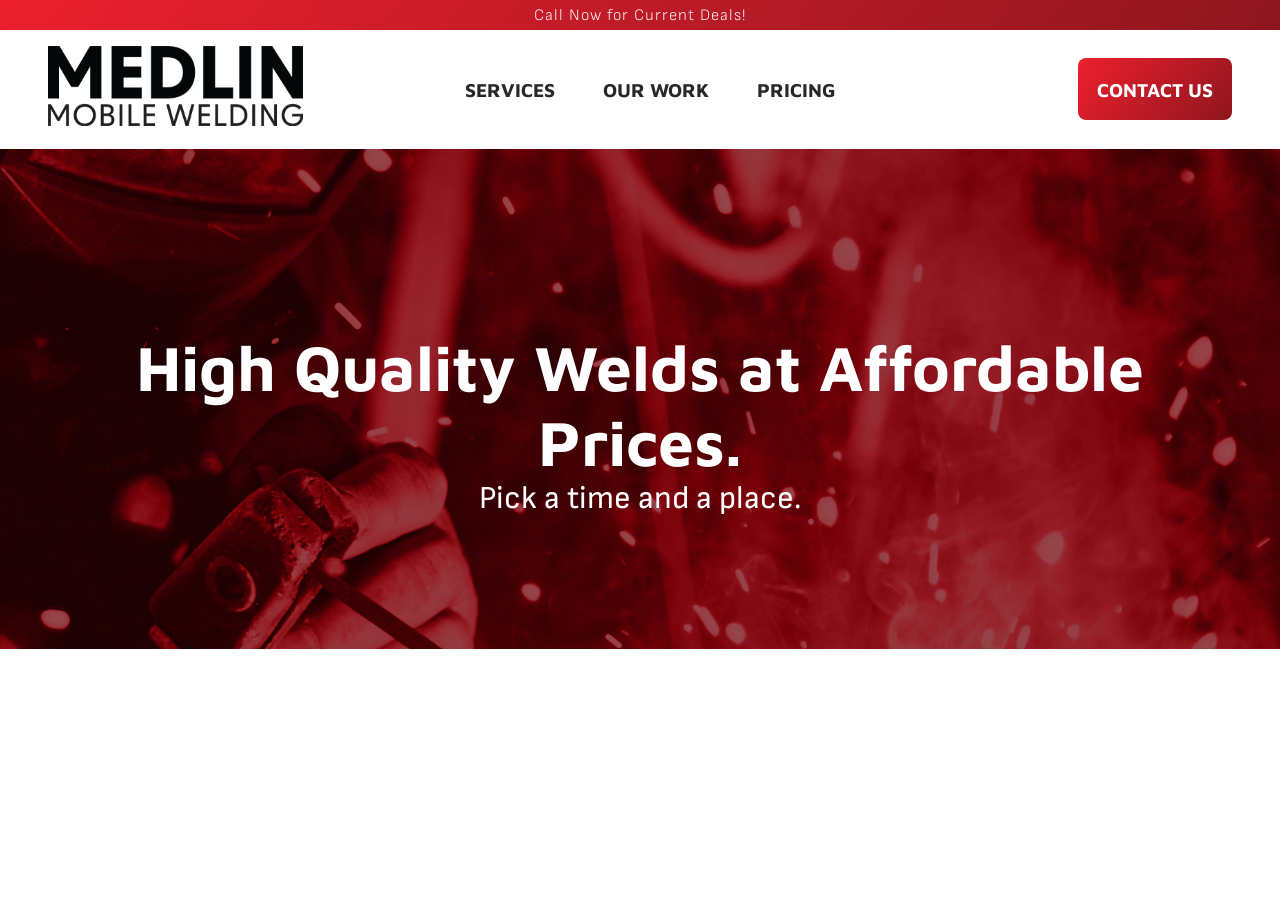
==== index.html @ 63fcd25d "init" ====
<!DOCTYPE html>
<html>
<head>
    <title>Medlin Mobile Welding</title>
    <link rel="stylesheet" href="./styles/mmw.css">
    <link rel="preconnect" href="https://fonts.googleapis.com">
    <link rel="preconnect" href="https://fonts.gstatic.com" crossorigin>
    <link href="https://fonts.googleapis.com/css2?family=Maven+Pro:wght@400..900&display=swap" rel="stylesheet">
    <link rel='stylesheet'
        href='https://cdn-uicons.flaticon.com/2.5.1/uicons-regular-rounded/css/uicons-regular-rounded.css'>
    <link rel='stylesheet'
        href='https://cdn-uicons.flaticon.com/2.6.0/uicons-regular-straight/css/uicons-regular-straight.css'>
    <link rel='stylesheet' href='https://cdn-uicons.flaticon.com/2.5.1/uicons-solid-rounded/css/uicons-solid-rounded.css'>
    <link href="https://fonts.googleapis.com/css2?family=Sofia+Sans:ital,wght@0,1..1000;1,1..1000&display=swap"
        rel="stylesheet">
    <meta charset="UTF-8">
</head>
<body>
    <div class="promo">
        Call Now for Current Deals! <i class="fi fi-sr-sack-dollar"></i><i class="fi fi-sr-sack-dollar"></i><i class="fi fi-sr-sack-dollar"></i>
    </div>
    <div class="topnav-container">
        <div class="nav-logo"><img src="./images/mmw-navlogo.png"></div>
        <div class="nav-links">
            <ul>
                <li><a href="#services">Services</a></li>
                <li><a href="#work">Our Work</a></li>
                <li><a href="#pricing">Pricing</a></li>
            </ul>
        </div>
        <div class="contact-btn">
            <a href="contact.html"><button type="button">Contact Us</button></a>
        </div>
    </div>
    <div class="container">
        <div class="hero-image">
            <div class="hero-text">
                <h1>High Quality Welds at Affordable Prices.</h1>
                <p>Pick a time and a place.</p>
            </div>
        </div>
    </div>
    
    
</body>
</html>

<!-- <div class="topnav-wrapper">
                <ul>
                    <li><a href="index.html"><img src="./images/mmw-navlogo.png" style="height: 50px;"></a></li>
                    <li><a href="#services">Services</a></li>
                    <li><a href="#work">Our Work</a></li>
                    <li><a href="#contact">Contact</a></li>
                </ul>
            </div> -->
<!-- <nav>
        <ul>
            <li><a href="#services"><i class="fi fi-rs-magic-wand"></i><br>Services</a></li>
            <li><a href="#work"><i class="fi fi-rs-tools"></i><br>Our Work</a></li>
            <li><a href="#contact"><i class="fi fi-rs-phone-call"></i><br>Contact</a></li>
        </ul>
    </nav> -->
---- styles/mmw.css ----
* {
    font-family: 'Maven Pro', sans-serif;
}

.topnav-container {
    padding-left: 3rem;
    padding-right: 3rem;
    padding-top: 1rem;
    padding-bottom: 1rem;
    display: flex;
    justify-content: space-between;
    /* border-bottom: #ed202e 5px solid; */
}

.nav-logo img{
    height: 80px;
}

.contact-btn {
    display: flex;
    align-items: center;
}

.contact-btn button {
    font-size: 1.2rem;
    padding: 1.2rem;
    margin-left: 5rem;
    font-weight: 700;
    text-transform: uppercase;
    color: #fff;
    border: none;
    border-radius: 0.5rem;
    background: linear-gradient(129deg, #ed202e 0%, #8e161e 100%);
    
}

.contact-btn button:hover {
    background: #292727;
}

ul li a {
    text-decoration: none;
    color: #292727;
}

ul li a:visited {
    color: #292727;
}

ul li a:hover {
    color: #ed202e;
}

ul li {
    display: inline;
    padding: 1rem 1.5rem;
    align-items: center;
    text-transform: uppercase;
    font-weight: 700;
    font-size: 1.2rem;
    color: #292727;
}

ul {
    list-style-type: none;
    height: fit-content;
    display: inline-flex;
    padding: 0;
}

.promo {
    text-align: center;
    padding: 0.3rem;
    background: linear-gradient(129deg, #ed202e 0%, #8e161e 100%);
    color: #fff;
    font-family: 'Sofia Sans', sans-serif;
    font-weight: 300;
    letter-spacing: 1px;
}

.hero-text{
    width: 100%;
}

.hero-image{
    display: block;
    height: 500px;
    background-image: url("../images/mmw-banner.jpg");
    background-position: right;
    background-size: cover;
}

.hero-text {
    /* display: flex; */
    text-align: center;
    position: absolute;
    top: 47%;
    left: 50%;
    transform: translate(-50%, -50%);
    color: #fff;
}

.hero-text h1 {
    font-size: 4rem;
    margin: 0;
    padding: 0 2rem;
}

.hero-text p {
    font-family: 'Sofia Sans', sans-serif;
    font-size: 2rem;
    font-weight: 400;
    margin: 0;
}

/* Responsive navigation menu (for mobile devices) */
@media screen and (max-width: 800px) {
    .topnav-container {
            padding-left: 1rem;
            padding-right: 1rem;
            padding-top: 1rem;
            padding-bottom: 1rem;
            display: flex;
            justify-content: space-between;
            flex-wrap: wrap;
        }
    
        .nav-logo img {
            height: 50px;
        }
    
        .contact-btn {
            display: flex;
            align-items: center;
        }
    
        .contact-btn button {
            font-size: 0.5rem;
            padding: 0.5rem;
            font-weight: 700;
            text-transform: uppercase;
            color: #fff;
            border: none;
            /* border-radius: 0.5rem; */
            background-color: #ed202e;
        }
    
        .contact-btn button:hover {
            background-color: #292727;
        }
    
        ul li a {
            text-decoration: none;
            color: #292727;
        }
    
        ul li a:visited {
            color: #292727;
        }
    
        ul li {
            display: inline-flex;
            /* padding: 1rem 1.5rem; */
            align-items: center;
            text-transform: uppercase;
            font-weight: 700;
            /* font-size: 1rem; */
            color: #292727;
            flex-wrap: wrap;
        }
    
        ul {
            list-style-type: none;
            height: fit-content;
            display: inline-flex;
            padding: 0;
            flex-wrap: wrap;
        }
}

body {
    margin: 0;
    padding: 0;
}
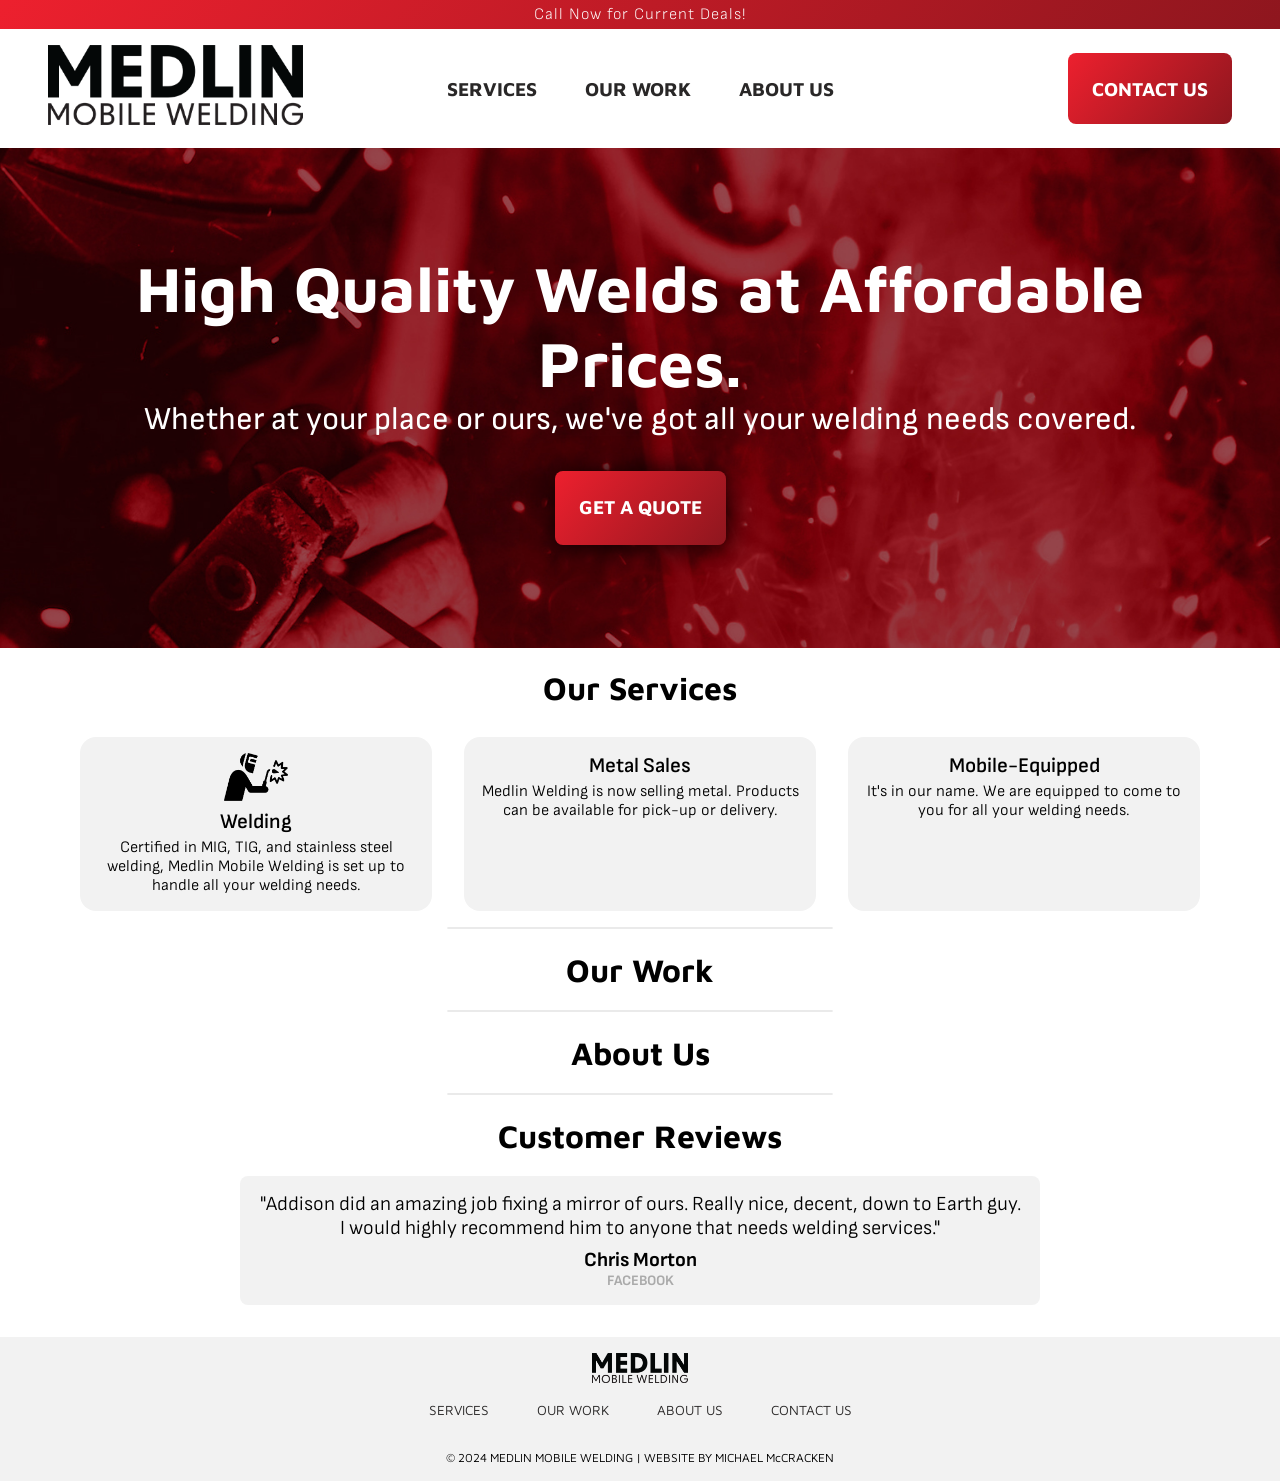
==== commit 4fdbcd74: "services" ====
--- a/index.html
+++ b/index.html
@@ -13,22 +13,26 @@
     <link rel='stylesheet' href='https://cdn-uicons.flaticon.com/2.5.1/uicons-solid-rounded/css/uicons-solid-rounded.css'>
     <link href="https://fonts.googleapis.com/css2?family=Sofia+Sans:ital,wght@0,1..1000;1,1..1000&display=swap"
         rel="stylesheet">
+    <link rel='stylesheet' href='https://cdn-uicons.flaticon.com/2.6.0/uicons-solid-straight/css/uicons-solid-straight.css'>
+    <link rel='stylesheet' href='https://cdn-uicons.flaticon.com/2.6.0/uicons-brands/css/uicons-brands.css'>
+    <meta name="viewport" content="width=device-width, initial-scale=1" />
     <meta charset="UTF-8">
 </head>
 <body>
+    <a href="tel:+19194972262" style="text-decoration: none;">
     <div class="promo">
         Call Now for Current Deals! <i class="fi fi-sr-sack-dollar"></i><i class="fi fi-sr-sack-dollar"></i><i class="fi fi-sr-sack-dollar"></i>
-    </div>
+    </div></a>
     <div class="topnav-container">
         <div class="nav-logo"><img src="./images/mmw-navlogo.png"></div>
         <div class="nav-links">
             <ul>
                 <li><a href="#services">Services</a></li>
                 <li><a href="#work">Our Work</a></li>
-                <li><a href="#pricing">Pricing</a></li>
+                <li><a href="#about">About Us</a></li>
             </ul>
         </div>
-        <div class="contact-btn">
+        <div class="contact-btn" id="contact-us">
             <a href="contact.html"><button type="button">Contact Us</button></a>
         </div>
     </div>
@@ -36,27 +40,87 @@
         <div class="hero-image">
             <div class="hero-text">
                 <h1>High Quality Welds at Affordable Prices.</h1>
-                <p>Pick a time and a place.</p>
+                <p>Whether at your place or ours, we've got all your welding needs covered.</p>
+                <div class="contact-btn" id="quote-btn">
+                    <a href="contact.html"><button type="button">Get a Quote <i class="fi fi-rr-angle-circle-right"></i></button></a>
+                </div>
             </div>
         </div>
     </div>
+    <div id="services">
+        <h1>Our Services</h1>
+        <div class="services">
+            <div class="service-bubble">
+                <img src="./images/welding.png">
+                <!-- <i class="fi fi-sr-select"></i> -->
+                <div class="service-title">
+                    Welding
+                </div>
+                <div class="service-desc">
+                    Certified in MIG, TIG, and stainless steel welding, Medlin Mobile Welding is set up to handle all your welding needs.
+                </div>
+            </div>
+            <div class="service-bubble">
+                <i class="fi fi-sr-cart-shopping-fast"></i>
+                <div class="service-title">
+                    Metal Sales
+                </div>
+                <div class="service-desc">
+                    Medlin Welding is now selling metal. Products can be available for pick-up or delivery.
+                </div>
+            </div>
+            <div class="service-bubble">
+                <i class="fi fi-ss-truck-arrow-right"></i>
+                <div class="service-title">
+                    Mobile-Equipped
+                </div>
+                <div class="service-desc">
+                    It's in our name. We are equipped to come to you for all your welding needs.
+                </div>
+            </div>
+        </div>
+    </div>
+    <hr>
+    <div class="our-work" id="our-work">
+        <h1>Our Work</h1>
+    </div>
+    <hr>
+    <div class="about" id="about">
+        <h1>About Us</h1>
+    </div>
+    <hr>
+    <div class="reviews" id="reviews">
+        <h1>Customer Reviews</h1>
+        <i class="fi fi-sr-feedback" style="font-size: 3rem;"></i>
+        <div class="review-bubble">
+            <p>
+            "Addison did an amazing job fixing a mirror of ours. Really nice, decent, down to Earth guy. I would highly recommend him
+            to anyone that needs welding services."
+            </p>
+            <h3>Chris Morton</h3>
+            <h4>Facebook</h4>
+        </div>
+        
+    </div>
+    <footer>
+        <img src="./images/mmw-navlogo.png" id="footer-logo">
+        <div class="footer-links">
+            <ul>
+                <li><a href="#services">Services</a></li>
+                <li><a href="#our-work">Our Work</a></li>
+                <li><a href="#about">About Us</a></li>
+                <li><a href="#contact">Contact Us</a></li>
+            </ul>
+        </div>
+        <div class="footer-social">
+            <a href="https://www.facebook.com/medlinwelding" target="_blank"><i class="fi fi-brands-facebook"></i></a>
+            <a href="" target="_blank"><i class="fi fi-brands-facebook-messenger"></i></a>
+        </div>
+        <div class="copyright">
+            © 2024 Medlin Mobile Welding | Website by Michael M<span style="text-transform: lowercase;">c</span>Cracken
+        </div>
+    </footer>
     
     
 </body>
-</html>
-
-<!-- <div class="topnav-wrapper">
-                <ul>
-                    <li><a href="index.html"><img src="./images/mmw-navlogo.png" style="height: 50px;"></a></li>
-                    <li><a href="#services">Services</a></li>
-                    <li><a href="#work">Our Work</a></li>
-                    <li><a href="#contact">Contact</a></li>
-                </ul>
-            </div> -->
-<!-- <nav>
-        <ul>
-            <li><a href="#services"><i class="fi fi-rs-magic-wand"></i><br>Services</a></li>
-            <li><a href="#work"><i class="fi fi-rs-tools"></i><br>Our Work</a></li>
-            <li><a href="#contact"><i class="fi fi-rs-phone-call"></i><br>Contact</a></li>
-        </ul>
-    </nav> -->+</html>
--- a/styles/mmw.css
+++ b/styles/mmw.css
@@ -1,5 +1,6 @@
 * {
     font-family: 'Maven Pro', sans-serif;
+    text-align: center;
 }
 
 .topnav-container {
@@ -9,7 +10,90 @@
     padding-bottom: 1rem;
     display: flex;
     justify-content: space-between;
-    /* border-bottom: #ed202e 5px solid; */
+}
+
+i {
+    vertical-align: middle;
+}
+
+hr {
+    max-width: 30%;
+    border: 0.5px solid #eaeaea;
+    border-radius: 10px;
+}
+
+p {
+    font-family: 'Sofia Sans', sans-serif;
+    font-weight: 350;
+    margin: 0;
+}
+
+.review-bubble h3 {
+    margin-bottom: 0;
+    margin-top: 0.5rem;
+    font-family: 'Sofia Sans', sans-serif;
+    font-size: 1.25rem;
+}
+
+.review-bubble h4 {
+    margin: 0;
+    font-family: 'Sofia Sans', sans-serif;
+    text-transform: uppercase;
+    color: #aaa;
+    font-size: 0.9rem;
+}
+
+a {
+    text-decoration: none;
+}
+
+.review-bubble {
+    font-family: 'Sofia Sans', sans-serif;
+    background-color: #f2f2f2;
+    border-radius: 0.5rem;
+    max-width: 60%;
+    margin-left: auto;
+    margin-right: auto;
+    padding: 1rem;
+    font-size: 1.25rem;
+}
+
+footer {
+    margin-top: 2rem;
+    background-color: #f2f2f2;
+    padding: 1rem 2rem;
+    text-align: center;
+}
+
+.footer-links ul li {
+    font-size: .85rem;
+    font-weight: 400;
+}
+
+.footer-links ul {
+    margin: 0;
+}
+
+.footer-social {
+    font-size: 2rem;
+}
+
+.footer-social i:hover {
+    color: #ed202e;
+}
+
+.footer-social a:visited {
+    color: #292727;
+}
+
+.copyright {
+    font-size: 0.75rem;
+    text-transform: uppercase;
+    margin-top: 1rem;
+}
+
+#footer-logo {
+    height: 30px;
 }
 
 .nav-logo img{
@@ -21,17 +105,28 @@
     align-items: center;
 }
 
+#contact-us {
+    margin-left: 90px;
+}
+
 .contact-btn button {
     font-size: 1.2rem;
-    padding: 1.2rem;
-    margin-left: 5rem;
+    padding: 1.5rem;
     font-weight: 700;
     text-transform: uppercase;
     color: #fff;
     border: none;
     border-radius: 0.5rem;
     background: linear-gradient(129deg, #ed202e 0%, #8e161e 100%);
-    
+}
+
+#quote-btn {
+    display: block;
+    margin-top: 2rem;
+}
+
+#quote-btn button {
+    box-shadow: #000 0px 1px 30px;
 }
 
 .contact-btn button:hover {
@@ -83,20 +178,17 @@
 }
 
 .hero-image{
-    display: block;
+    display: flex;
     height: 500px;
     background-image: url("../images/mmw-banner.jpg");
     background-position: right;
     background-size: cover;
+    align-items: center;
 }
 
 .hero-text {
-    /* display: flex; */
     text-align: center;
-    position: absolute;
-    top: 47%;
-    left: 50%;
-    transform: translate(-50%, -50%);
+    align-items: center;
     color: #fff;
 }
 
@@ -113,30 +205,83 @@
     margin: 0;
 }
 
+.services {
+    display: flex;
+    flex-wrap: wrap;
+    justify-content: center;
+}
+
+.service-bubble {
+    background-color: #f2f2f2;
+    border-radius: 1rem;
+    padding: 1rem;
+    margin: 0.5rem 1rem;
+    width: 20rem;
+}
+
+.service-title {
+    font-family: 'Sofia Sans', sans-serif;
+    font-weight: 600;
+    font-size: 1.3rem;
+}
+
+.service-desc {
+    margin-top: 0.3rem;
+    font-family: 'Sofia Sans', sans-serif;
+    font-weight: 350;
+    align-items: center;
+}
+
+.service-bubble i {
+    font-size: 3rem;
+}
+
+.service-bubble img {
+    height: 3rem;
+    padding-bottom: 5px;
+}
+
 /* Responsive navigation menu (for mobile devices) */
-@media screen and (max-width: 800px) {
+@media screen and (max-width: 1000px) {
     .topnav-container {
             padding-left: 1rem;
             padding-right: 1rem;
             padding-top: 1rem;
-            padding-bottom: 1rem;
-            display: flex;
-            justify-content: space-between;
-            flex-wrap: wrap;
+            padding-bottom: 0;
+            display: block;
+            text-align: center;
+        }
+
+        footer {
+            padding: 1rem 1rem;
+            text-align: center;
+        }
+
+        .footer-links ul li {
+            font-size: .7rem;
+            font-weight: 400;
         }
     
         .nav-logo img {
-            height: 50px;
+            height: 100px;
+            margin-left: auto;
+            margin-right: auto;
+        }
+
+        #quote-btn {
+            /* display: block; */
+            margin-top: auto;
         }
     
         .contact-btn {
-            display: flex;
-            align-items: center;
+            display: block;
+            text-align: center;
         }
     
         .contact-btn button {
-            font-size: 0.5rem;
-            padding: 0.5rem;
+            font-size: 1rem;
+            padding: 1rem 3rem;
+            margin: 1rem;
             font-weight: 700;
             text-transform: uppercase;
             color: #fff;
@@ -160,11 +305,11 @@
     
         ul li {
             display: inline-flex;
-            /* padding: 1rem 1.5rem; */
+            padding: 0rem 1.2rem;
             align-items: center;
             text-transform: uppercase;
             font-weight: 700;
-            /* font-size: 1rem; */
+            font-size: 1rem;
             color: #292727;
             flex-wrap: wrap;
         }
@@ -173,8 +318,47 @@
             list-style-type: none;
             height: fit-content;
             display: inline-flex;
-            padding: 0;
             flex-wrap: wrap;
+        }
+
+        .hero-image {
+            background-position: top;
+            height: 250px;
+        }
+
+        .hero-text h1 {
+            font-size: 2rem;
+            margin: 0;
+            padding: 0 2rem;
+        }
+
+        .hero-text p {
+            font-family: 'Sofia Sans', sans-serif;
+            font-size: 1rem;
+            font-weight: 400;
+            margin: 0;
+        }
+        
+        .hero-text {
+            text-align: center;
+            position: relative;
+            /* top: 50%; */
+            /* transform: translate(-50%, -50%); */
+            color: #fff;
+        }
+        .promo {
+            text-align: center;
+            padding: 0.4rem;
+            background: linear-gradient(129deg, #ed202e 0%, #8e161e 100%);
+            color: #fff;
+            font-family: 'Sofia Sans', sans-serif;
+            font-weight: 300;
+            letter-spacing: 1px;
+            font-size: 1rem;
+        }
+
+        #contact-us {
+            display: none;
         }
 }
 
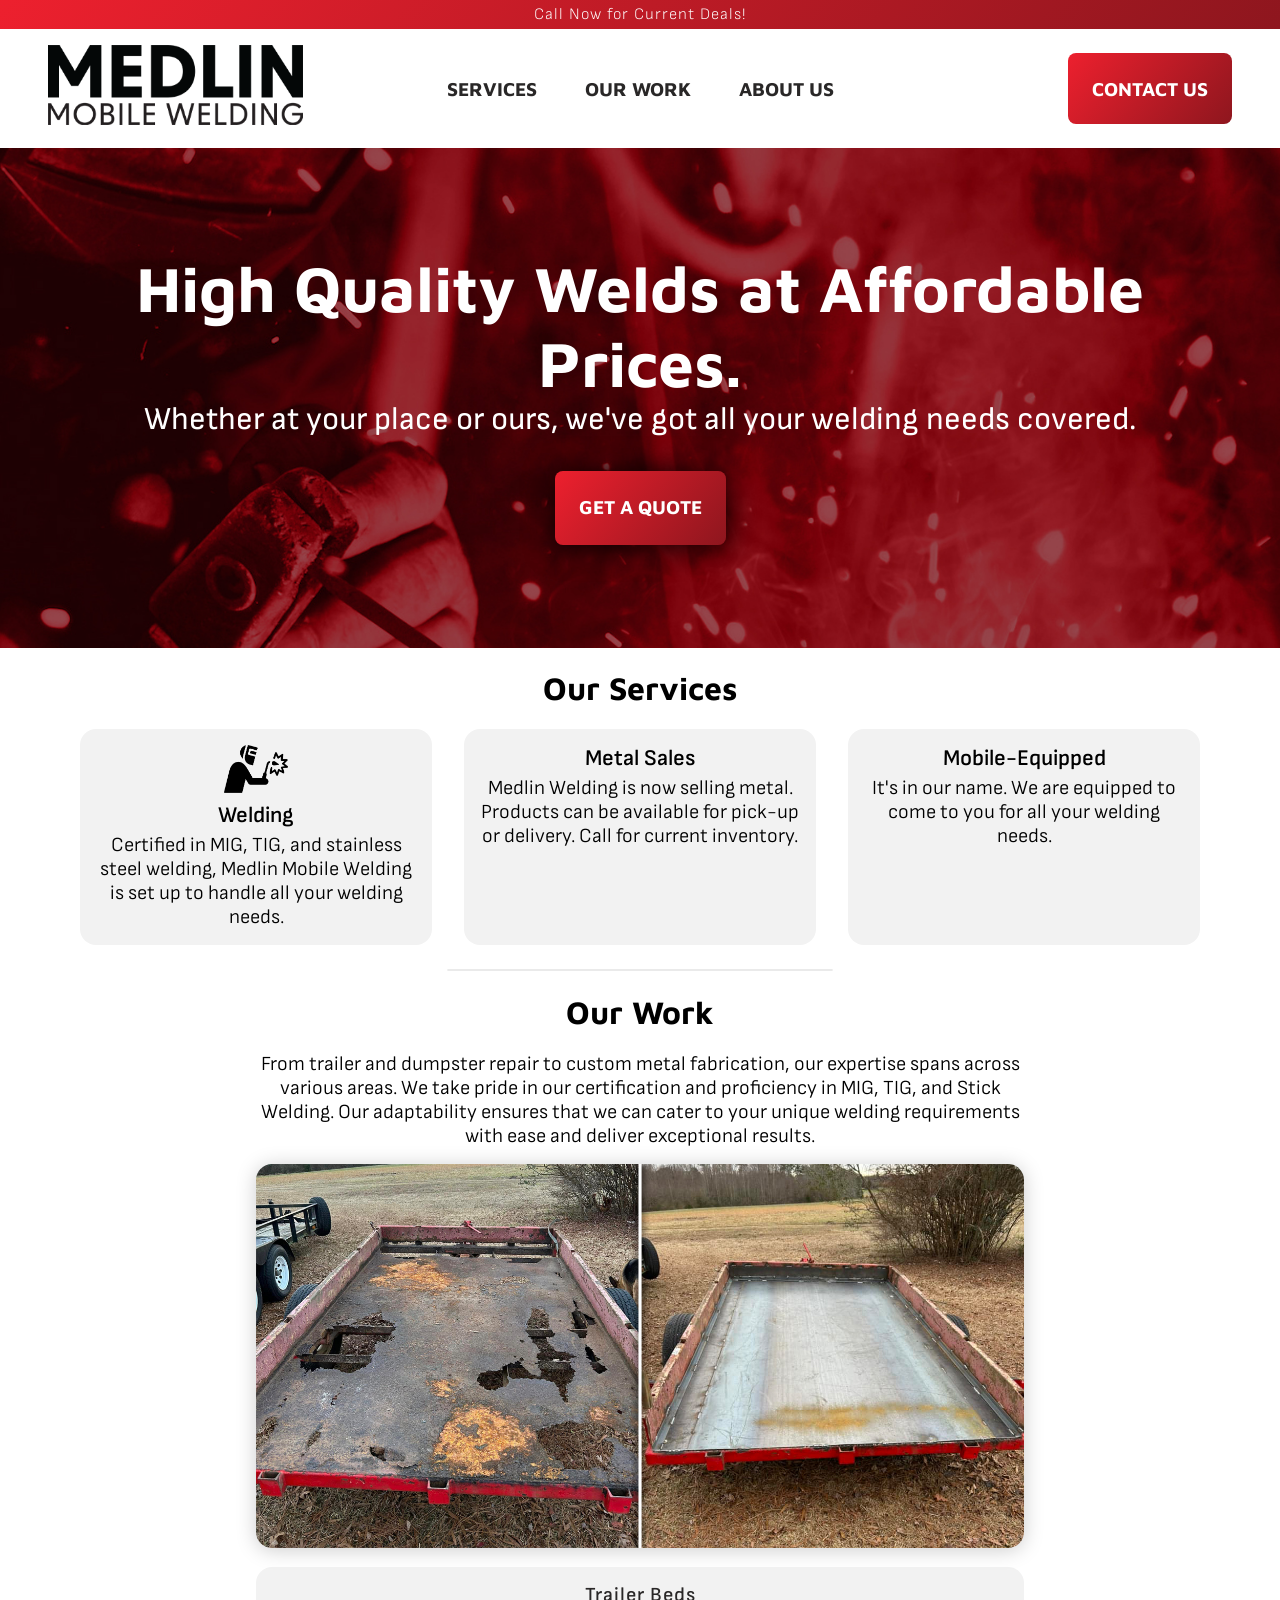
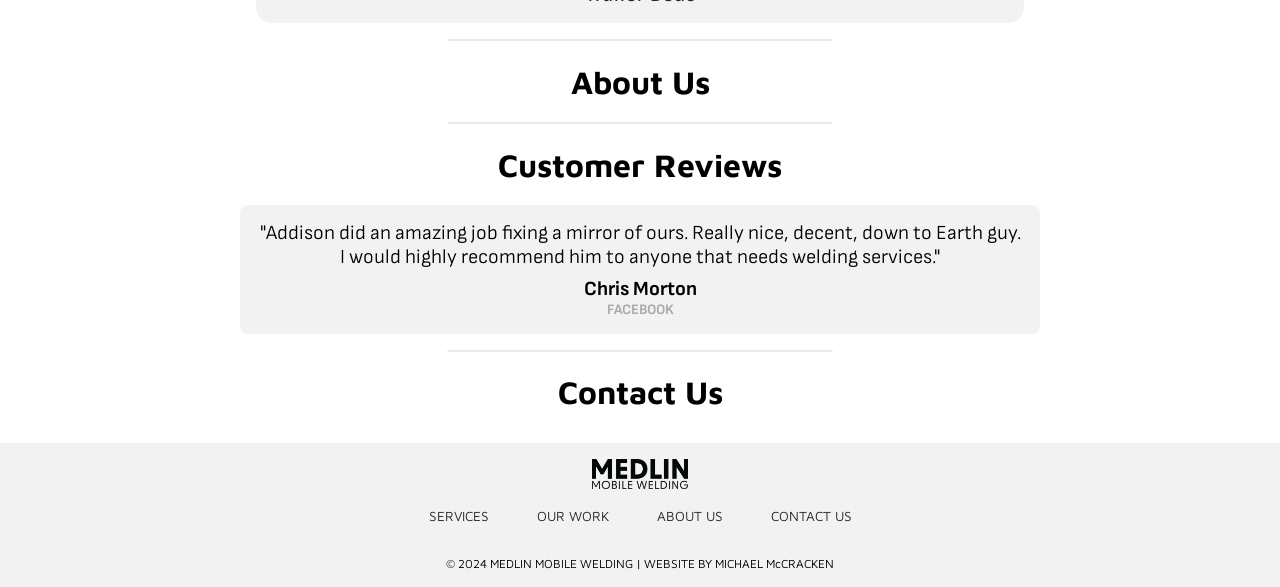
==== commit 304a8cd2: "our work" ====
--- a/index.html
+++ b/index.html
@@ -42,7 +42,7 @@
                 <h1>High Quality Welds at Affordable Prices.</h1>
                 <p>Whether at your place or ours, we've got all your welding needs covered.</p>
                 <div class="contact-btn" id="quote-btn">
-                    <a href="contact.html"><button type="button">Get a Quote <i class="fi fi-rr-angle-circle-right"></i></button></a>
+                    <a href="#contact-us"><button type="button">Get a Quote <i class="fi fi-rr-angle-circle-right"></i></button></a>
                 </div>
             </div>
         </div>
@@ -66,7 +66,7 @@
                     Metal Sales
                 </div>
                 <div class="service-desc">
-                    Medlin Welding is now selling metal. Products can be available for pick-up or delivery.
+                    Medlin Welding is now selling metal. Products can be available for pick-up or delivery. Call for current inventory.
                 </div>
             </div>
             <div class="service-bubble">
@@ -83,6 +83,43 @@
     <hr>
     <div class="our-work" id="our-work">
         <h1>Our Work</h1>
+        <p>From trailer and dumpster repair to custom metal fabrication, our expertise spans across various areas. We take pride in
+        our certification and proficiency in MIG, TIG, and Stick Welding. Our adaptability ensures that we can cater to your
+        unique welding requirements with ease and deliver exceptional results.</p>
+        <div class="work-images mySlides">
+            <img src="./images/work/01.jpg">
+            <div class="slide-text">
+                <p>Trailer Beds</p>
+            </div>
+        </div>
+        <div class="work-images mySlides">
+            <img src="./images/work/02.jpg">
+            <div class="slide-text">
+                <p>Custom Dog Boxes</p>
+            </div>
+        </div>
+        <div class="work-images mySlides">
+            <img src="./images/work/03.jpg">
+            <div class="slide-text">
+                <p>Custom Truck Hitches</p>
+            </div>
+        </div>
+        <div class="work-images mySlides">
+            <img src="./images/work/04.jpg">
+            <div class="slide-text">
+                <p>Emergency Excavator Track Repair</p>
+            </div>
+        </div>
+        <div class="work-images mySlides">
+            <img src="./images/work/05.jpg">
+            <div class="slide-text">
+                <p>Grill and Smoker Repair</p>
+            </div>
+        </div>
+        <div class="arrows">
+            <a onclick="plusSlides(-1)" class="prev"><i class="fi fi-sr-angle-circle-left hoverred"></i></a>
+            <a onclick="plusSlides(-1)" class="next"><i class="fi fi-sr-angle-circle-right hoverred"></i></a>
+        </div>
     </div>
     <hr>
     <div class="about" id="about">
@@ -100,8 +137,13 @@
             <h3>Chris Morton</h3>
             <h4>Facebook</h4>
         </div>
+    </div>
+    <hr>
+    <div class="contact-us" id="contact">
+        <h1>Contact Us</h1>
         
     </div>
+    
     <footer>
         <img src="./images/mmw-navlogo.png" id="footer-logo">
         <div class="footer-links">
@@ -121,6 +163,29 @@
         </div>
     </footer>
     
-    
+<script>
+    let slideIndex = 1;
+    showSlides(slideIndex);
+
+    function plusSlides(n) {
+        showSlides(slideIndex += n);
+    }
+
+    function currentSlide(n) {
+        showSlides(slideIndex = n);
+    }
+
+    function showSlides(n) {
+        let i;
+        let slides = document.getElementsByClassName("mySlides");
+        if (n > slides.length) { slideIndex = 1 }
+        if (n < 1) { slideIndex = slides.length }
+        for (i = 0; i < slides.length; i++) {
+            slides[i].style.display = "none";
+        }
+        slides[slideIndex - 1].style.display = "block";
+        dots[slideIndex - 1].className += " active";
+    }
+</script>
 </body>
-</html>+</html>
--- a/styles/mmw.css
+++ b/styles/mmw.css
@@ -26,6 +26,7 @@
     font-family: 'Sofia Sans', sans-serif;
     font-weight: 350;
     margin: 0;
+    font-size: 1.25rem;
 }
 
 .review-bubble h3 {
@@ -56,6 +57,7 @@
     margin-right: auto;
     padding: 1rem;
     font-size: 1.25rem;
+    margin-bottom: 1rem;
 }
 
 footer {
@@ -215,14 +217,15 @@
     background-color: #f2f2f2;
     border-radius: 1rem;
     padding: 1rem;
-    margin: 0.5rem 1rem;
+    margin: 0rem 1rem;
     width: 20rem;
+    margin-bottom: 1rem;
 }
 
 .service-title {
     font-family: 'Sofia Sans', sans-serif;
     font-weight: 600;
-    font-size: 1.3rem;
+    font-size: 1.4rem;
 }
 
 .service-desc {
@@ -230,6 +233,7 @@
     font-family: 'Sofia Sans', sans-serif;
     font-weight: 350;
     align-items: center;
+    font-size: 1.25rem;
 }
 
 .service-bubble i {
@@ -238,11 +242,60 @@
 
 .service-bubble img {
     height: 3rem;
-    padding-bottom: 5px;
+    padding-bottom: 6px;
+}
+
+.our-work {
+    max-width: 60%;
+    text-align: center;
+    margin-left: auto;
+    margin-right: auto;
+}
+
+.work-images img {
+    max-width: 100%;
+    margin-top: 1rem;
+    margin-left: auto;
+    margin-right: auto;
+    border-radius: 1rem;
+    box-shadow: #ccc 0px 2px 20px 0px;
+}
+
+.arrows {
+    font-size: 3rem;
+    margin-top: 1rem;
+    color: #292727;
+}
+
+.hoverred:hover {
+    color: #ed202e;
+}
+
+.mySlides {
+    display: none;
+}
+
+.slide-text {
+    margin-top: 1rem;
+    padding: 1rem;
+    /* background: linear-gradient(160deg, #ed202e 0%, #8e161e 100%); */
+    background-color: #f2f2f2;
+    border-radius: 1rem;
+    /* box-shadow: #efefef 0px 5px 10px 0px; */
+    color: #292727;
+}
+
+.slide-text p {
+    font-weight: 500;
+    letter-spacing: 1px;
 }
 
 /* Responsive navigation menu (for mobile devices) */
 @media screen and (max-width: 1000px) {
+    .our-work {
+        max-width: 85%;
+    }
+
     .topnav-container {
             padding-left: 1rem;
             padding-right: 1rem;
@@ -360,6 +413,10 @@
         #contact-us {
             display: none;
         }
+
+        .service-bubble {
+            margin-bottom: 1rem;
+        }
 }
 
 body {
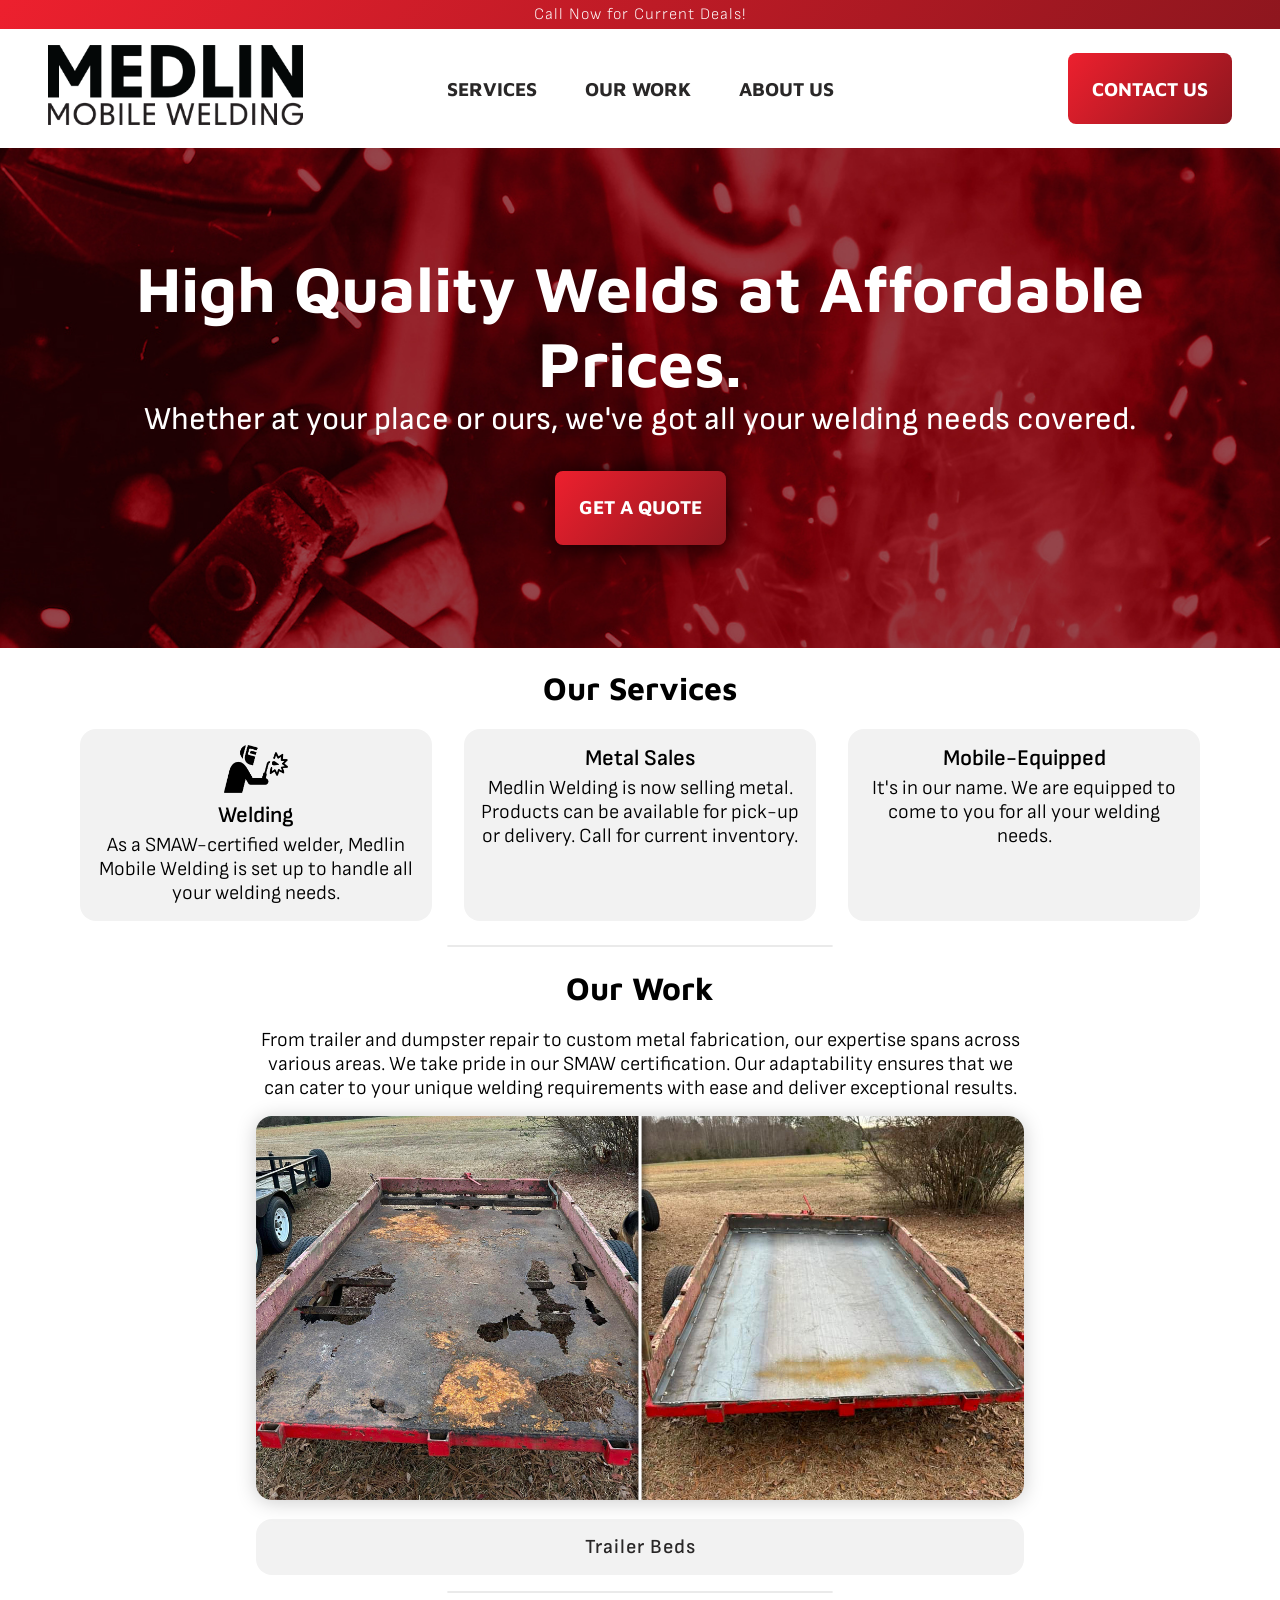
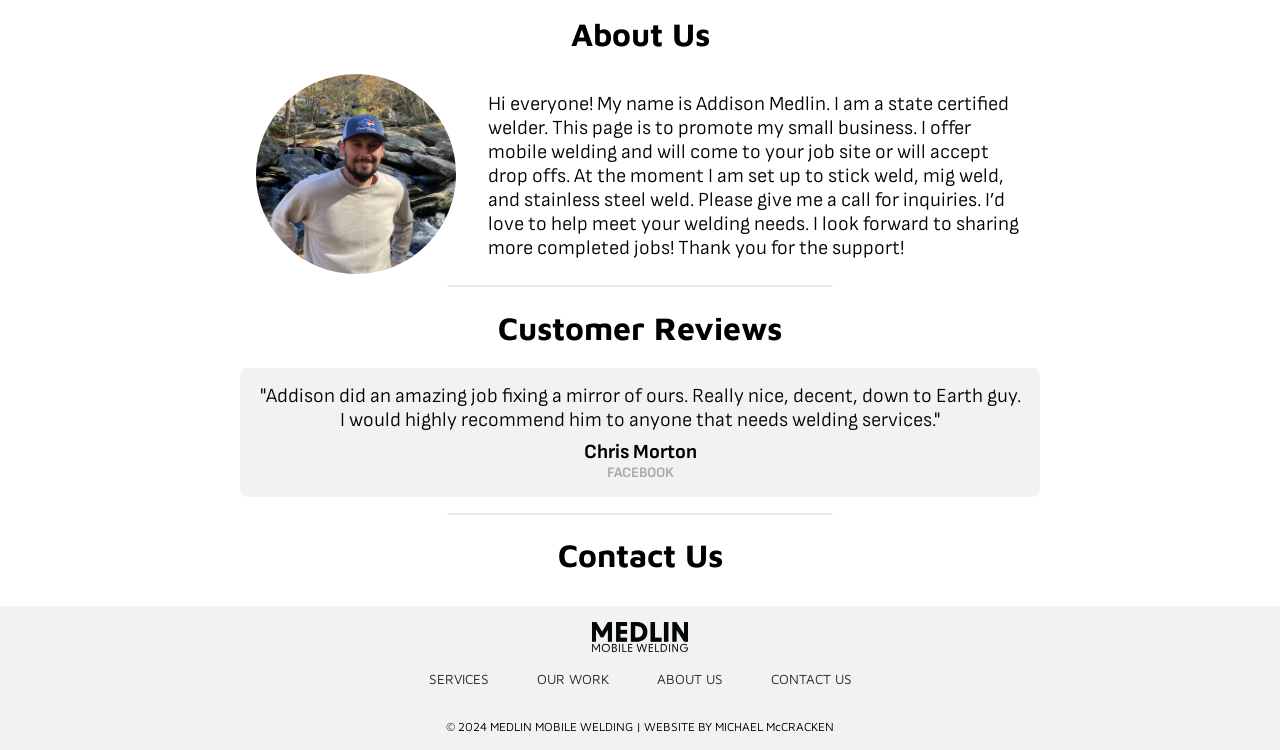
==== commit f5089dec: "about us" ====
--- a/index.html
+++ b/index.html
@@ -28,7 +28,7 @@
         <div class="nav-links">
             <ul>
                 <li><a href="#services">Services</a></li>
-                <li><a href="#work">Our Work</a></li>
+                <li><a href="#our-work">Our Work</a></li>
                 <li><a href="#about">About Us</a></li>
             </ul>
         </div>
@@ -57,7 +57,7 @@
                     Welding
                 </div>
                 <div class="service-desc">
-                    Certified in MIG, TIG, and stainless steel welding, Medlin Mobile Welding is set up to handle all your welding needs.
+                    As a SMAW-certified welder, Medlin Mobile Welding is set up to handle all your welding needs.
                 </div>
             </div>
             <div class="service-bubble">
@@ -84,7 +84,7 @@
     <div class="our-work" id="our-work">
         <h1>Our Work</h1>
         <p>From trailer and dumpster repair to custom metal fabrication, our expertise spans across various areas. We take pride in
-        our certification and proficiency in MIG, TIG, and Stick Welding. Our adaptability ensures that we can cater to your
+        our SMAW certification. Our adaptability ensures that we can cater to your
         unique welding requirements with ease and deliver exceptional results.</p>
         <div class="work-images mySlides">
             <img src="./images/work/01.jpg">
@@ -124,6 +124,17 @@
     <hr>
     <div class="about" id="about">
         <h1>About Us</h1>
+        <div class="bio">
+            <div class="bio-pic">
+                <img src="./images/addison.jpg">
+            </div>
+            <div class="bio-text"><p>
+                Hi everyone! My name is Addison Medlin. I am a state certified welder. This page is to promote my small business.
+                I offer mobile welding and will come to your job site or will accept drop offs. At the moment I am set up to stick weld, mig weld, and stainless steel weld. 
+                Please give me a call for inquiries. I’d love to help meet your welding needs. 
+                I look forward to sharing more completed jobs! Thank you for the support!</p>
+            </div>
+        </div>
     </div>
     <hr>
     <div class="reviews" id="reviews">
--- a/styles/mmw.css
+++ b/styles/mmw.css
@@ -78,6 +78,7 @@
 
 .footer-social {
     font-size: 2rem;
+    margin-top: 1rem;
 }
 
 .footer-social i:hover {
@@ -290,6 +291,28 @@
     letter-spacing: 1px;
 }
 
+.bio {
+    display: flex;
+    width: 60%;
+    margin-left: auto;
+    margin-right: auto;
+    gap: 2rem;
+    justify-content: center;
+    align-items: center;
+}
+
+.bio-pic img {
+    border-radius: 100%;
+    width: 200px;
+    height: 200px;
+    object-fit: cover;
+}
+
+.bio-text p {
+    text-align: left;
+    align-self:center;
+}
+
 /* Responsive navigation menu (for mobile devices) */
 @media screen and (max-width: 1000px) {
     .our-work {
@@ -297,126 +320,149 @@
     }
 
     .topnav-container {
-            padding-left: 1rem;
-            padding-right: 1rem;
-            padding-top: 1rem;
-            padding-bottom: 0;
-            display: block;
-            text-align: center;
-        }
-
-        footer {
-            padding: 1rem 1rem;
-            text-align: center;
-        }
-
-        .footer-links ul li {
-            font-size: .7rem;
-            font-weight: 400;
-        }
+        padding-left: 1rem;
+        padding-right: 1rem;
+        padding-top: 1rem;
+        padding-bottom: 0;
+        display: block;
+        text-align: center;
+    }
+
+    footer {
+        padding: 1rem 1rem;
+        text-align: center;
+    }
+
+    .footer-links ul li {
+        font-size: .65rem;
+        font-weight: 400;
+    }
+
+    .nav-logo img {
+        height: 100px;
+        margin-left: auto;
+        margin-right: auto;
+    }
+
+    #quote-btn {
+        /* display: block; */
+        margin-top: auto;
+    }
+
+    .contact-btn {
+        display: block;
+        text-align: center;
+    }
+
+    .contact-btn button {
+        font-size: 1rem;
+        padding: 1rem 3rem;
+        margin: 1rem;
+        font-weight: 700;
+        text-transform: uppercase;
+        color: #fff;
+        border: none;
+        /* border-radius: 0.5rem; */
+        background-color: #ed202e;
+    }
+
+    .contact-btn button:hover {
+        background-color: #292727;
+    }
+
+    ul li a {
+        text-decoration: none;
+        color: #292727;
+    }
+
+    ul li a:visited {
+        color: #292727;
+    }
+
+    ul li {
+        display: inline-flex;
+        padding: 0rem 1.1rem;
+        align-items: center;
+        text-transform: uppercase;
+        font-weight: 700;
+        font-size: 1rem;
+        color: #292727;
+        flex-wrap: wrap;
+    }
+
+    ul {
+        list-style-type: none;
+        height: fit-content;
+        display: inline-flex;
+        flex-wrap: wrap;
+    }
+
+    .hero-image {
+        background-position: top;
+        height: 250px;
+    }
+
+    .hero-text h1 {
+        font-size: 2rem;
+        margin: 0;
+        padding: 0 2rem;
+    }
+
+    .hero-text p {
+        font-family: 'Sofia Sans', sans-serif;
+        font-size: 1rem;
+        font-weight: 400;
+        margin: 0;
+        padding: 0 1rem;
+    }
     
-        .nav-logo img {
-            height: 100px;
-            margin-left: auto;
-            margin-right: auto;
-        }
-
-        #quote-btn {
-            /* display: block; */
-            margin-top: auto;
-        }
-    
-        .contact-btn {
-            display: block;
-            text-align: center;
-        }
-    
-        .contact-btn button {
-            font-size: 1rem;
-            padding: 1rem 3rem;
-            margin: 1rem;
-            font-weight: 700;
-            text-transform: uppercase;
-            color: #fff;
-            border: none;
-            /* border-radius: 0.5rem; */
-            background-color: #ed202e;
-        }
-    
-        .contact-btn button:hover {
-            background-color: #292727;
-        }
-    
-        ul li a {
-            text-decoration: none;
-            color: #292727;
-        }
-    
-        ul li a:visited {
-            color: #292727;
-        }
-    
-        ul li {
-            display: inline-flex;
-            padding: 0rem 1.2rem;
-            align-items: center;
-            text-transform: uppercase;
-            font-weight: 700;
-            font-size: 1rem;
-            color: #292727;
-            flex-wrap: wrap;
-        }
-    
-        ul {
-            list-style-type: none;
-            height: fit-content;
-            display: inline-flex;
-            flex-wrap: wrap;
-        }
-
-        .hero-image {
-            background-position: top;
-            height: 250px;
-        }
-
-        .hero-text h1 {
-            font-size: 2rem;
-            margin: 0;
-            padding: 0 2rem;
-        }
-
-        .hero-text p {
-            font-family: 'Sofia Sans', sans-serif;
-            font-size: 1rem;
-            font-weight: 400;
-            margin: 0;
-        }
-        
-        .hero-text {
-            text-align: center;
-            position: relative;
-            /* top: 50%; */
-            /* transform: translate(-50%, -50%); */
-            color: #fff;
-        }
-        .promo {
-            text-align: center;
-            padding: 0.4rem;
-            background: linear-gradient(129deg, #ed202e 0%, #8e161e 100%);
-            color: #fff;
-            font-family: 'Sofia Sans', sans-serif;
-            font-weight: 300;
-            letter-spacing: 1px;
-            font-size: 1rem;
-        }
-
-        #contact-us {
-            display: none;
-        }
-
-        .service-bubble {
-            margin-bottom: 1rem;
-        }
+    .hero-text {
+        text-align: center;
+        position: relative;
+        /* top: 50%; */
+        /* transform: translate(-50%, -50%); */
+        color: #fff;
+    }
+    .promo {
+        text-align: center;
+        padding: 0.4rem;
+        background: linear-gradient(129deg, #ed202e 0%, #8e161e 100%);
+        color: #fff;
+        font-family: 'Sofia Sans', sans-serif;
+        font-weight: 300;
+        letter-spacing: 1px;
+        font-size: 1rem;
+    }
+
+    #contact-us {
+        display: none;
+    }
+
+    .service-bubble {
+        margin-bottom: 1rem;
+    }
+
+    .bio {
+        display: flex;
+        width: 75%;
+        margin-left: auto;
+        margin-right: auto;
+        gap: 1rem;
+        flex-flow: wrap;
+        justify-content: center;
+    }
+
+    .bio-pic img {
+        border-radius: 2rem;
+        min-width: 250px;
+        max-width: 100%;
+        height: 200px;
+        object-fit: cover;
+    }
+
+    .bio-text p {
+        text-align: justify;
+    }
 }
 
 body {
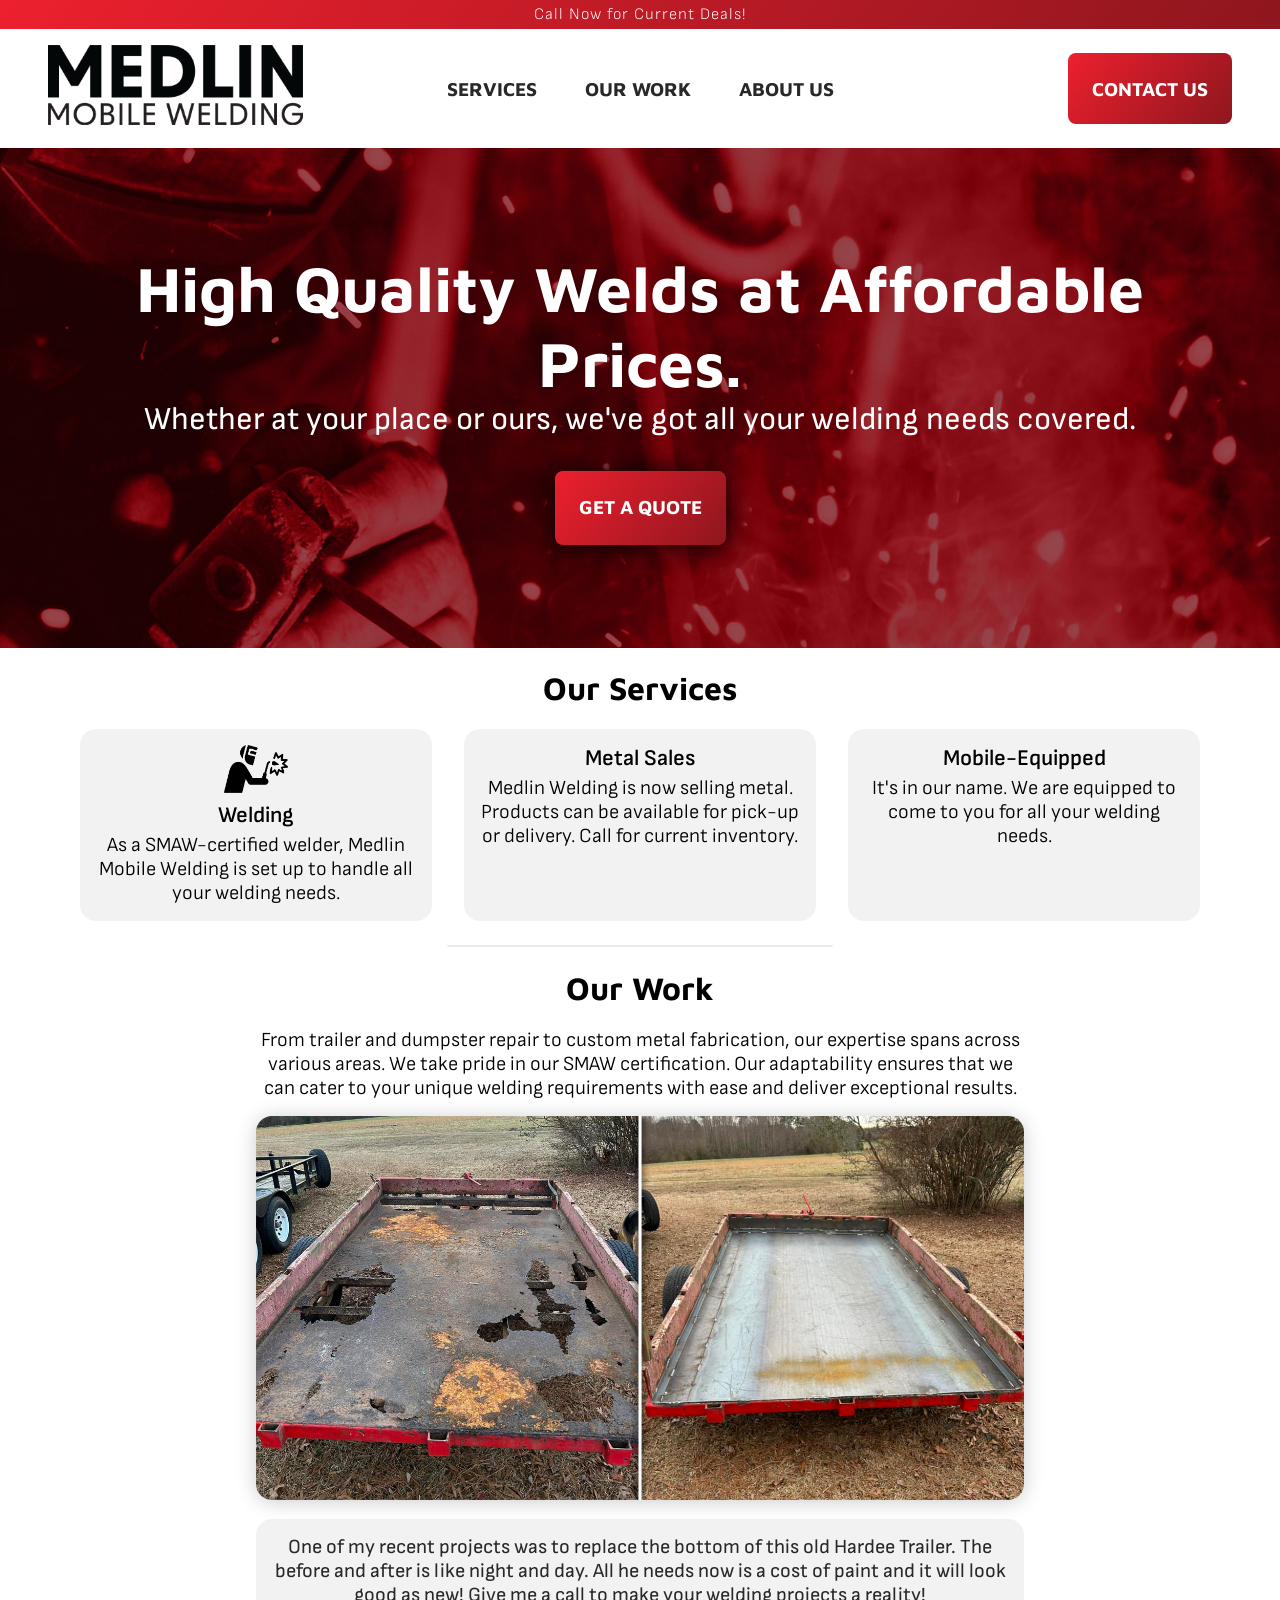
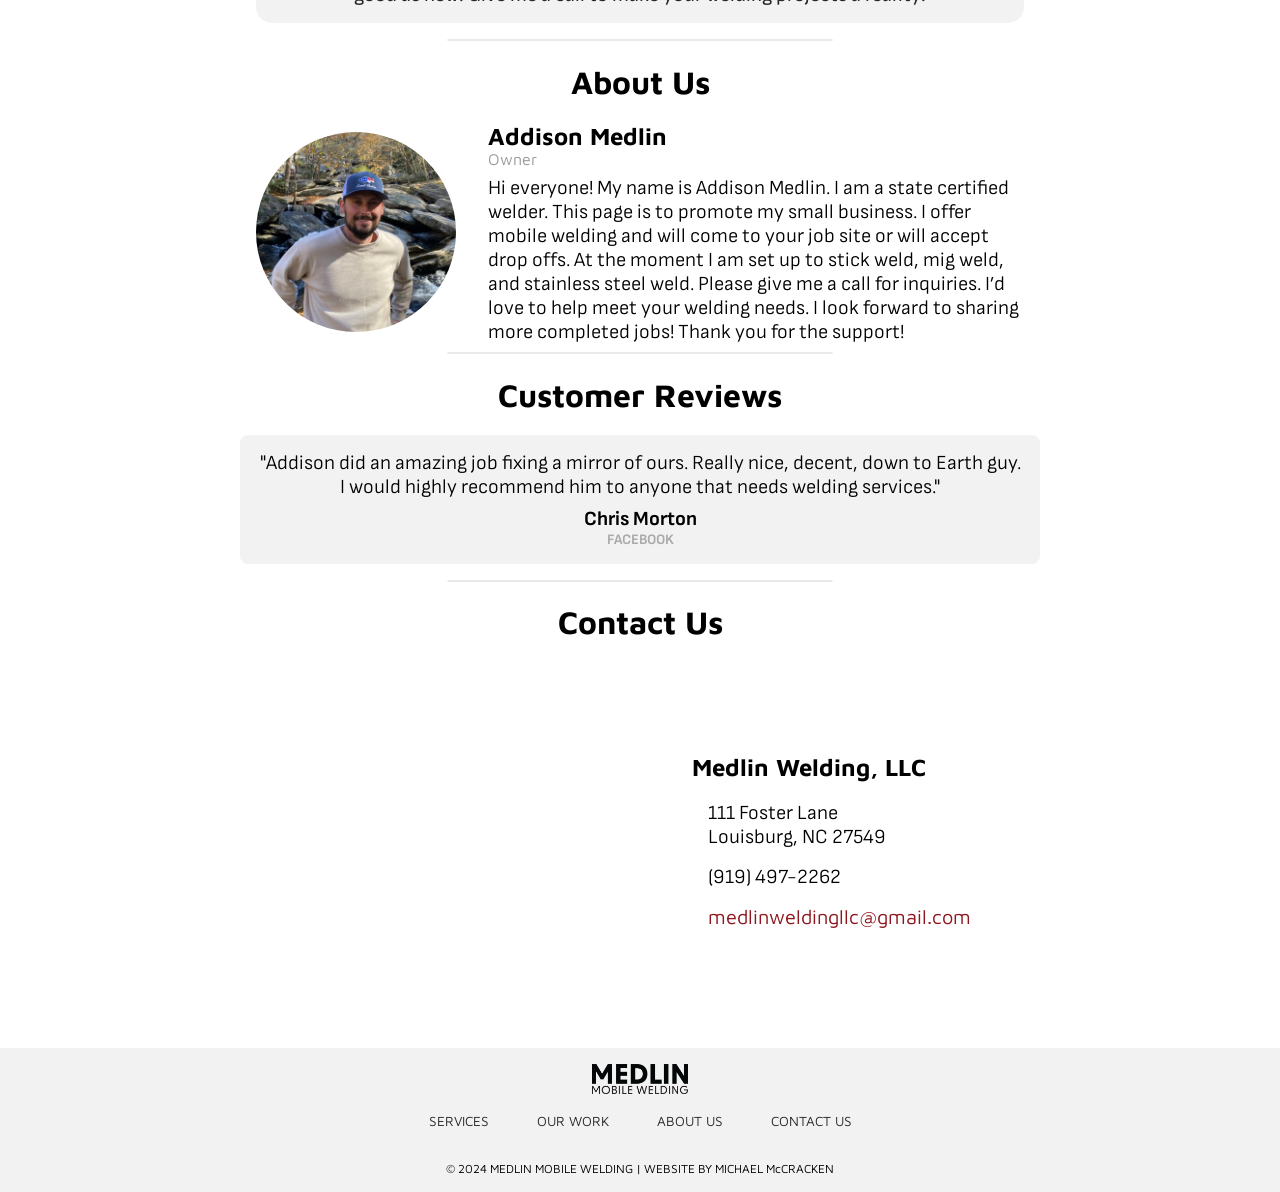
==== commit 587216f8: "contact" ====
--- a/index.html
+++ b/index.html
@@ -89,31 +89,39 @@
         <div class="work-images mySlides">
             <img src="./images/work/01.jpg">
             <div class="slide-text">
-                <p>Trailer Beds</p>
+                <p>One of my recent projects was to replace the bottom of this old Hardee Trailer. The before and after is like night and
+                day. All he needs now is a cost of paint and it will look good as new!
+                Give me a call to make your welding projects a reality!</p>
             </div>
         </div>
         <div class="work-images mySlides">
             <img src="./images/work/02.jpg">
             <div class="slide-text">
-                <p>Custom Dog Boxes</p>
+                <p>Do you need repairs on your dog boxes this season? Or are you interested in having a custom dog box fabricated? Give us
+                a call or send us a message!</p>
             </div>
         </div>
         <div class="work-images mySlides">
             <img src="./images/work/03.jpg">
             <div class="slide-text">
-                <p>Custom Truck Hitches</p>
+                <p>A recent project completed was enhancing this farm truck to meet the customers towing needs. Do you have a project and
+                need welding? Call us for an estimate!</p>
             </div>
         </div>
         <div class="work-images mySlides">
             <img src="./images/work/04.jpg">
             <div class="slide-text">
-                <p>Emergency Excavator Track Repair</p>
+                <p>This week mobile welding took me to Pittsboro to weld an excavator track pin that broke. Bee Legend Grading needed an
+                emergency fix to finish their job. After a full days work doing county maintenance I headed over to Pittsboro and got
+                them back up and running!</p>
             </div>
         </div>
         <div class="work-images mySlides">
             <img src="./images/work/05.jpg">
             <div class="slide-text">
-                <p>Grill and Smoker Repair</p>
+                <p>This pig cooker was sitting out in the rain for years and was never used. The bottom of the grill was completed rusted
+                out and would flake off at single touch. We welded up 11 gauge sheet metal to the existing grill where the grill still
+                had integrity. After cleaning the burners and putting the grill back together, it fired right up just like new!</p>
             </div>
         </div>
         <div class="arrows">
@@ -128,7 +136,10 @@
             <div class="bio-pic">
                 <img src="./images/addison.jpg">
             </div>
-            <div class="bio-text"><p>
+            <div class="bio-text">
+                <h3>Addison Medlin</h3>
+                <h4>Owner</h4>
+                <p>
                 Hi everyone! My name is Addison Medlin. I am a state certified welder. This page is to promote my small business.
                 I offer mobile welding and will come to your job site or will accept drop offs. At the moment I am set up to stick weld, mig weld, and stainless steel weld. 
                 Please give me a call for inquiries. I’d love to help meet your welding needs. 
@@ -152,6 +163,40 @@
     <hr>
     <div class="contact-us" id="contact">
         <h1>Contact Us</h1>
+        <div class="contact-flex">
+            <div>
+                <iframe
+                    src="https://www.google.com/maps/embed?pb=!1m18!1m12!1m3!1d3676.73928721666!2d-78.17596292387123!3d36.19654490149438!2m3!1f0!2f0!3f0!3m2!1i1024!2i768!4f13.1!3m3!1m2!1s0x89adc589872ce673%3A0x8a26fbe2850e4fb1!2s111%20Foster%20Ln%2C%20Louisburg%2C%20NC%2027549!5e1!3m2!1sen!2sus!4v1729659893924!5m2!1sen!2sus"
+                    width="350" height="350" style="border:0; border-radius: 1rem;" allowfullscreen="" loading="lazy"
+                    referrerpolicy="no-referrer-when-downgrade"></iframe>
+            </div>
+            <div class="contact-item">
+                <h2>Medlin Welding, LLC</h2>
+                <div class="contact-avenues">
+                    <div>
+                        <i class="fi fi-sr-land-layer-location"></i>
+                    </div>
+                    <div class="avenue">
+                        <p>111 Foster Lane<br>Louisburg, NC 27549</p>
+                    </div>
+                </div>
+                <div class="contact-avenues">
+                    <div class="avenue">
+                        <i class="fi fi-sr-phone-call"></i>
+                    </div>
+                    <div class="avenue">
+                        <p>(919) 497-2262</p>
+                    </div>
+                </div>
+                <div class="contact-avenues">
+                    <div>
+                        <i class="fi fi-sr-envelope"></i>
+                    </div>
+                    <p><a href="mailto:medlinweldingllc@gmail.com">medlinweldingllc@gmail.com</a></p>
+                </div>
+
+            </div>
+        </div>
         
     </div>
     
--- a/styles/mmw.css
+++ b/styles/mmw.css
@@ -278,17 +278,13 @@
 
 .slide-text {
     margin-top: 1rem;
-    padding: 1rem;
-    /* background: linear-gradient(160deg, #ed202e 0%, #8e161e 100%); */
-    background-color: #f2f2f2;
+    padding: 1rem;background-color: #f2f2f2;
     border-radius: 1rem;
-    /* box-shadow: #efefef 0px 5px 10px 0px; */
     color: #292727;
 }
 
 .slide-text p {
-    font-weight: 500;
-    letter-spacing: 1px;
+    font-weight: 400;
 }
 
 .bio {
@@ -310,13 +306,76 @@
 
 .bio-text p {
     text-align: left;
-    align-self:center;
+    align-self: center;
+}
+
+.bio-text h3 {
+    font-size: 1.5rem;
+    margin: 0;
+    text-align: left;
+}
+
+.bio-text h4 {
+    text-align: left;
+    margin-top: 0;
+    margin-bottom: 0.5rem;
+    color: #999;
+    font-weight: 400;
+}
+
+.contact-flex {
+    display: flex;
+    width: 60%;
+    margin-left: auto;
+    margin-right: auto;
+    flex-flow: wrap;
+    justify-content: center;
+    align-items: center;
+    gap: 2rem;
+}
+
+.contact-item h2 {
+    text-align: left;
+    /* margin: 0; */
+}
+
+.contact-item p {
+    text-align: left;
+    /* margin-bottom: 1rem; */
+}
+
+.contact-item a {
+    color: #8e161e;
+}
+
+.contact-item i {
+    font-size: 2rem;
+    color: #292727;
+}
+
+.contact-avenues {
+    display: flex;
+    gap: 1rem;
+    align-items: center;
+    margin-bottom: 1rem;
+}
+
+.avenue {
+    text-align: left;
 }
 
 /* Responsive navigation menu (for mobile devices) */
 @media screen and (max-width: 1000px) {
     .our-work {
         max-width: 85%;
+    }
+
+    .contact-item h2 {
+        text-align: left;
+    }
+
+    .contact-item p {
+        text-align: left;
     }
 
     .topnav-container {
@@ -463,6 +522,14 @@
     .bio-text p {
         text-align: justify;
     }
+
+    .bio-text h3 {
+        text-align: center;
+    }
+
+    .bio-text h4 {
+        text-align: center;
+    }
 }
 
 body {
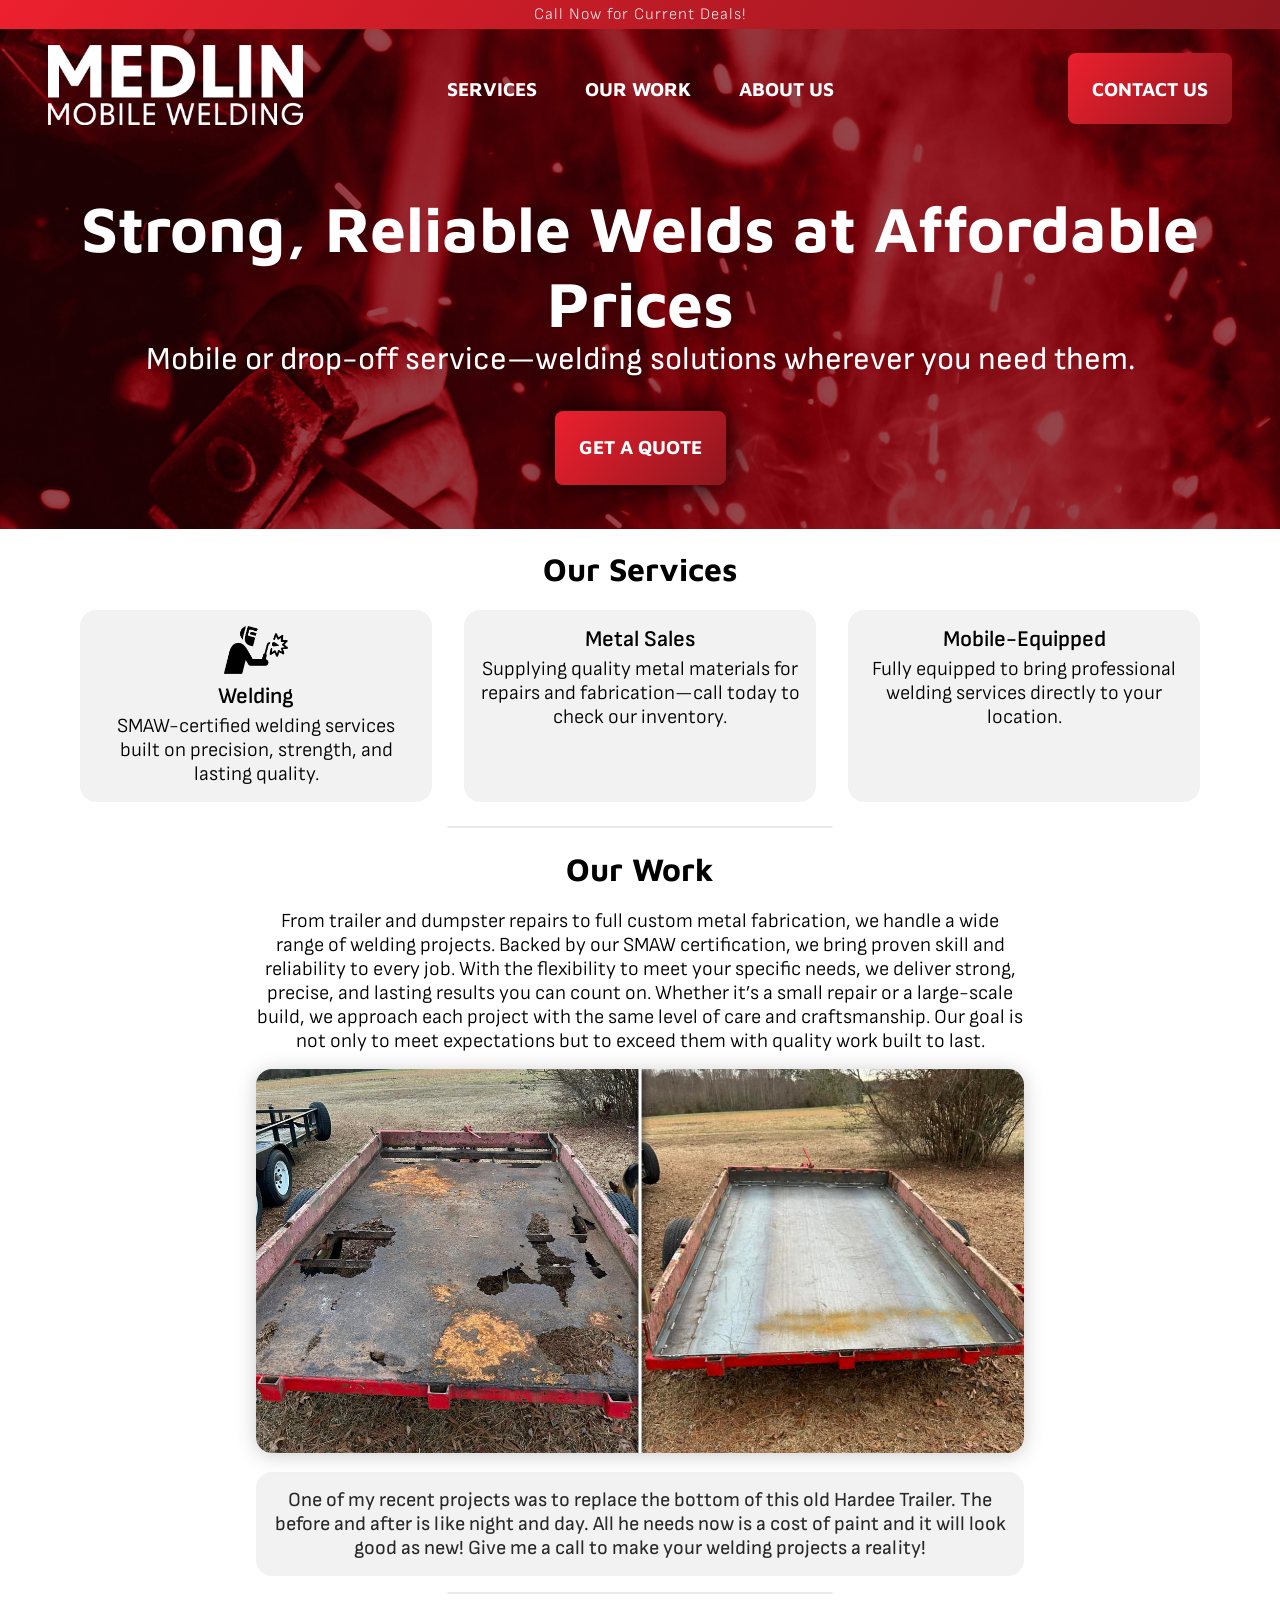
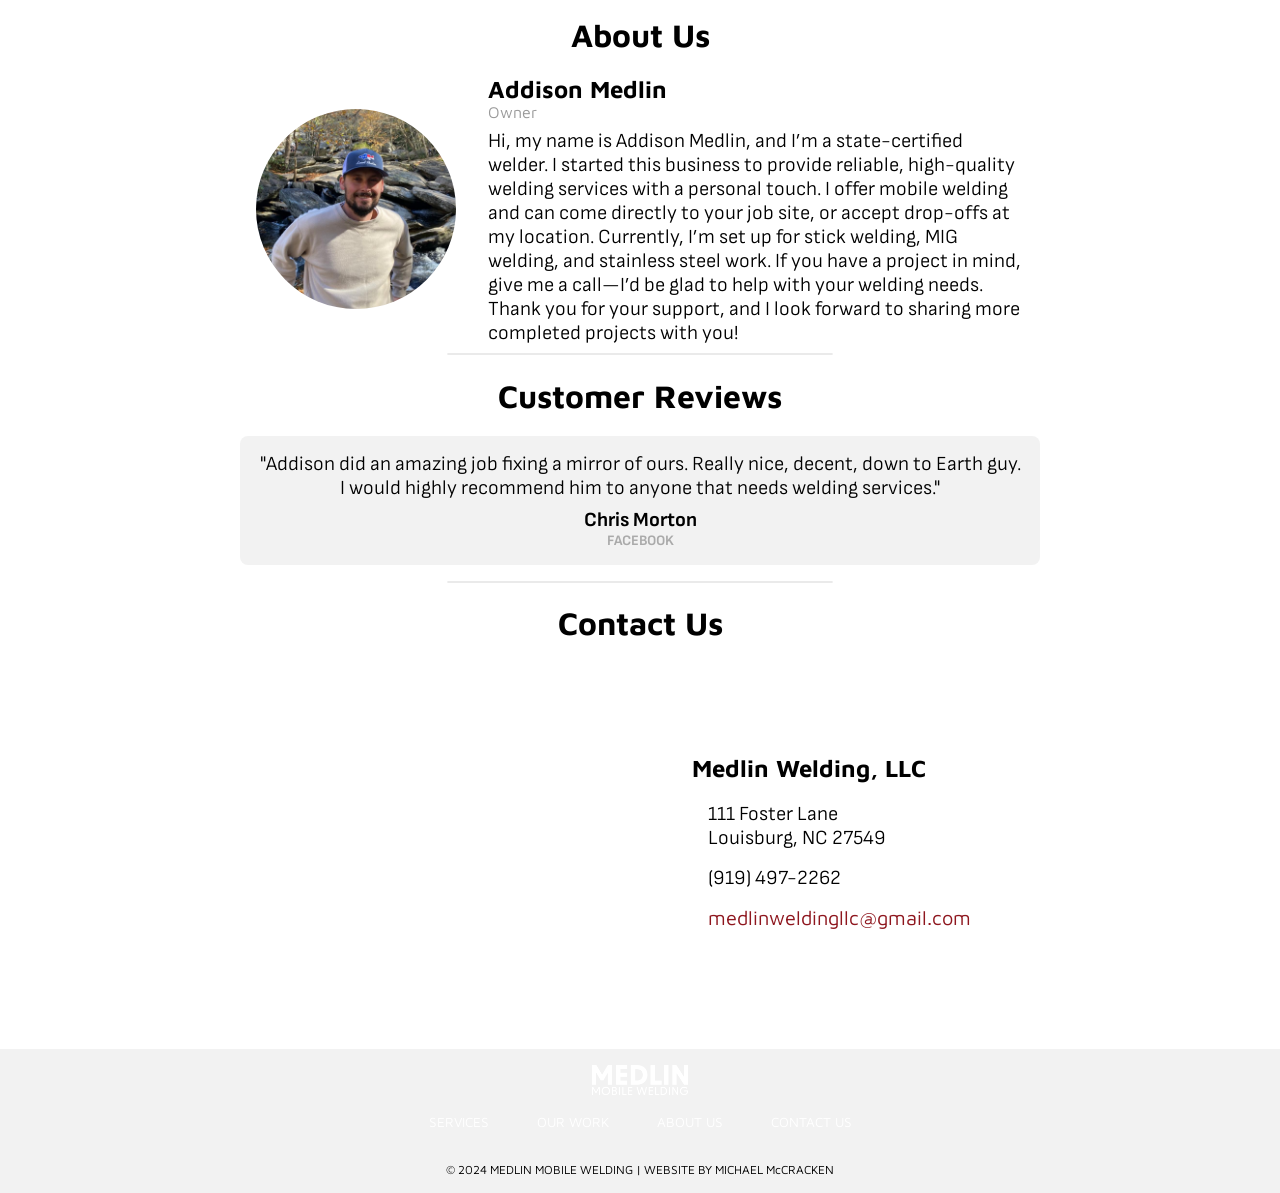
==== commit 8bad584e: "new" ====
--- a/index.html
+++ b/index.html
@@ -23,7 +23,7 @@
     <div class="promo">
         Call Now for Current Deals! <i class="fi fi-sr-sack-dollar"></i><i class="fi fi-sr-sack-dollar"></i><i class="fi fi-sr-sack-dollar"></i>
     </div></a>
-    <div class="topnav-container">
+    <!-- <div class="topnav-container">
         <div class="nav-logo"><img src="./images/mmw-navlogo.png"></div>
         <div class="nav-links">
             <ul>
@@ -33,16 +33,29 @@
             </ul>
         </div>
         <div class="contact-btn" id="contact-us">
-            <a href="contact.html"><button type="button">Contact Us</button></a>
-        </div>
-    </div>
+            <a href="#contact"><button type="button">Contact Us</button></a>
+        </div>
+    </div> -->
     <div class="container">
+        <div class="topnav-container">
+                <div class="nav-logo"><img src="./images/mmw-navlogo.png"></div>
+                <div class="nav-links">
+                    <ul>
+                        <li><a href="#services">Services</a></li>
+                        <li><a href="#our-work">Our Work</a></li>
+                        <li><a href="#about">About Us</a></li>
+                    </ul>
+                </div>
+                <div class="contact-btn" id="contact-us">
+                    <a href="#contact"><button type="button">Contact Us</button></a>
+                </div>
+            </div>
         <div class="hero-image">
             <div class="hero-text">
-                <h1>High Quality Welds at Affordable Prices.</h1>
-                <p>Whether at your place or ours, we've got all your welding needs covered.</p>
+                <h1>Strong, Reliable Welds at Affordable Prices</h1>
+                <p>Mobile or drop-off service—welding solutions wherever you need them.</p>
                 <div class="contact-btn" id="quote-btn">
-                    <a href="#contact-us"><button type="button">Get a Quote <i class="fi fi-rr-angle-circle-right"></i></button></a>
+                    <a href="#contact"><button type="button">Get a Quote <i class="fi fi-rr-angle-circle-right"></i></button></a>
                 </div>
             </div>
         </div>
@@ -57,7 +70,7 @@
                     Welding
                 </div>
                 <div class="service-desc">
-                    As a SMAW-certified welder, Medlin Mobile Welding is set up to handle all your welding needs.
+                    SMAW-certified welding services built on precision, strength, and lasting quality.
                 </div>
             </div>
             <div class="service-bubble">
@@ -66,7 +79,7 @@
                     Metal Sales
                 </div>
                 <div class="service-desc">
-                    Medlin Welding is now selling metal. Products can be available for pick-up or delivery. Call for current inventory.
+                    Supplying quality metal materials for repairs and fabrication—call today to check our inventory.
                 </div>
             </div>
             <div class="service-bubble">
@@ -75,7 +88,7 @@
                     Mobile-Equipped
                 </div>
                 <div class="service-desc">
-                    It's in our name. We are equipped to come to you for all your welding needs.
+                    Fully equipped to bring professional welding services directly to your location.
                 </div>
             </div>
         </div>
@@ -83,9 +96,11 @@
     <hr>
     <div class="our-work" id="our-work">
         <h1>Our Work</h1>
-        <p>From trailer and dumpster repair to custom metal fabrication, our expertise spans across various areas. We take pride in
-        our SMAW certification. Our adaptability ensures that we can cater to your
-        unique welding requirements with ease and deliver exceptional results.</p>
+        <p>From trailer and dumpster repairs to full custom metal fabrication, we handle a wide range of welding projects. Backed
+        by our SMAW certification, we bring proven skill and reliability to every job. With the flexibility to meet your
+        specific needs, we deliver strong, precise, and lasting results you can count on. Whether it’s a small repair or a
+        large-scale build, we approach each project with the same level of care and craftsmanship. Our goal is not only to meet
+        expectations but to exceed them with quality work built to last.</p>
         <div class="work-images mySlides">
             <img src="./images/work/01.jpg">
             <div class="slide-text">
@@ -140,10 +155,11 @@
                 <h3>Addison Medlin</h3>
                 <h4>Owner</h4>
                 <p>
-                Hi everyone! My name is Addison Medlin. I am a state certified welder. This page is to promote my small business.
-                I offer mobile welding and will come to your job site or will accept drop offs. At the moment I am set up to stick weld, mig weld, and stainless steel weld. 
-                Please give me a call for inquiries. I’d love to help meet your welding needs. 
-                I look forward to sharing more completed jobs! Thank you for the support!</p>
+                Hi, my name is Addison Medlin, and I’m a state-certified welder. I started this business to provide reliable,
+                high-quality welding services with a personal touch. I offer mobile welding and can come directly to your job site, or
+                accept drop-offs at my location. Currently, I’m set up for stick welding, MIG welding, and stainless steel work. If you
+                have a project in mind, give me a call—I’d be glad to help with your welding needs. Thank you for your support, and I
+                look forward to sharing more completed projects with you!</p>
             </div>
         </div>
     </div>
--- a/styles/mmw.css
+++ b/styles/mmw.css
@@ -1,6 +1,13 @@
 * {
     font-family: 'Maven Pro', sans-serif;
     text-align: center;
+}
+
+.container {
+    background-image: url("../images/mmw-banner.jpg");
+    background-size: cover;
+    height: 500px;
+    background-position: right;
 }
 
 .topnav-container {
@@ -138,17 +145,12 @@
 
 ul li a {
     text-decoration: none;
-    color: #292727;
+    color: #FFF;
 }
 
 ul li a:visited {
-    color: #292727;
-}
-
-ul li a:hover {
-    color: #ed202e;
-}
-
+    color: #FFF;
+}
 ul li {
     display: inline;
     padding: 1rem 1.5rem;
@@ -182,8 +184,8 @@
 
 .hero-image{
     display: flex;
-    height: 500px;
-    background-image: url("../images/mmw-banner.jpg");
+    height: 380px;
+    /* background-image: url("../images/mmw-banner.jpg"); */
     background-position: right;
     background-size: cover;
     align-items: center;
@@ -435,7 +437,7 @@
     }
 
     ul li a:visited {
-        color: #292727;
+        color: #aaa;
     }
 
     ul li {
@@ -535,4 +537,77 @@
 body {
     margin: 0;
     padding: 0;
+}
+
+.metal-nav {
+    height: 130px;
+}
+
+.table-container {
+    width: 75%;
+    margin: 0 auto;
+}
+
+/* Ensure the table's layout is fixed (so columns maintain their set width) */
+table {
+    width: 100%;
+    border-collapse: collapse;
+    /* Collapsing borders between cells */
+    table-layout: fixed;
+    /* Fixed column widths */
+    margin-top: 20px;
+}
+
+/* Style the table header */
+th,
+td {
+    padding: 10px;
+    border: 1px solid #ccc;
+    text-align: left;
+    word-wrap: break-word;
+    /* Enable word wrapping */
+}
+
+/* Column specific widths */
+th:nth-child(1),
+td:nth-child(1) {
+    width: 25%;
+    /* Adjust to desired width */
+}
+
+th:nth-child(2),
+td:nth-child(2) {
+    width: 20%;
+    /* Adjust to desired width */
+}
+
+th:nth-child(3),
+td:nth-child(3) {
+    width: 20%;
+    /* Adjust to desired width */
+}
+
+th:nth-child(4),
+td:nth-child(4) {
+    width: 20%;
+    /* Adjust to desired width */
+}
+
+th:nth-child(5),
+td:nth-child(5) {
+    width: 15%;
+    /* Adjust to desired width */
+}
+
+/* Ensure price column has bold text */
+td.price {
+    font-weight: bold;
+}
+
+/* Handle wrapping long words */
+td {
+    word-wrap: break-word;
+    /* Breaks words that are too long */
+    overflow-wrap: break-word;
+    /* Newer standard for word breaking */
 }
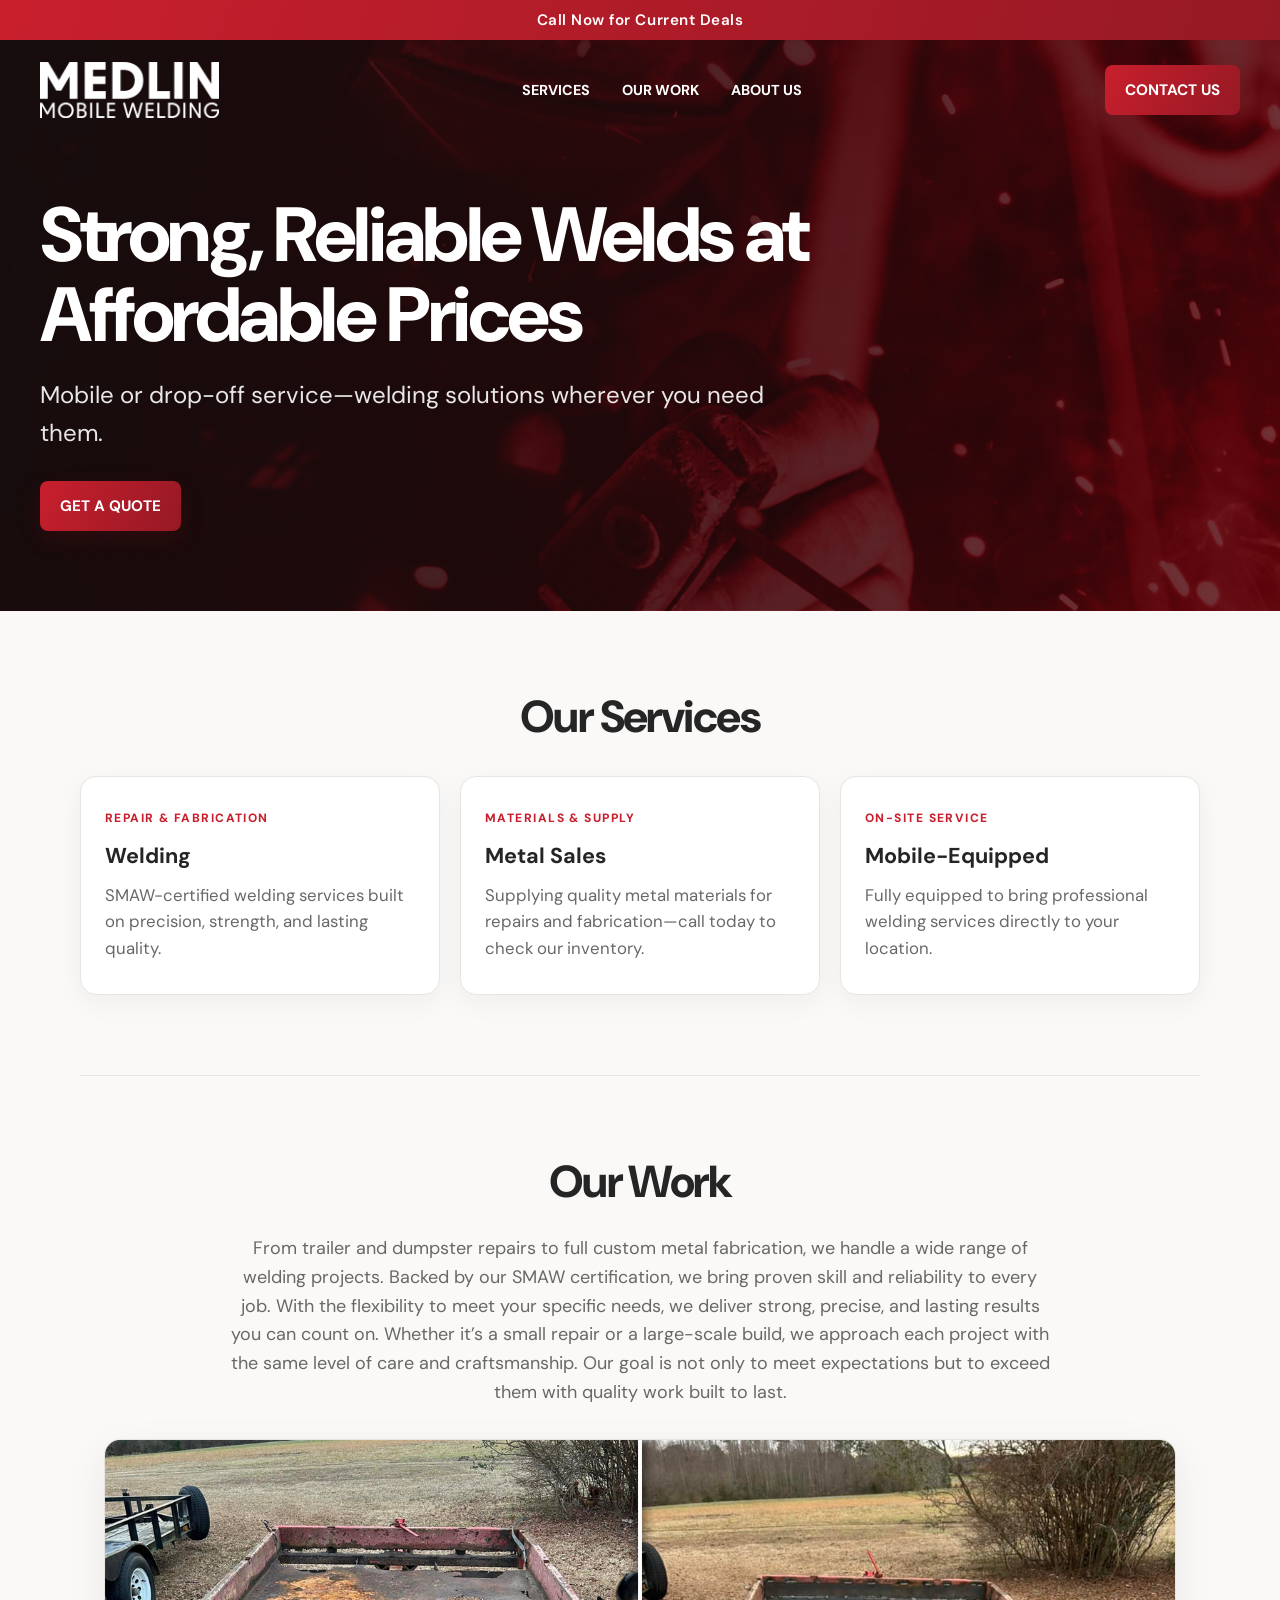
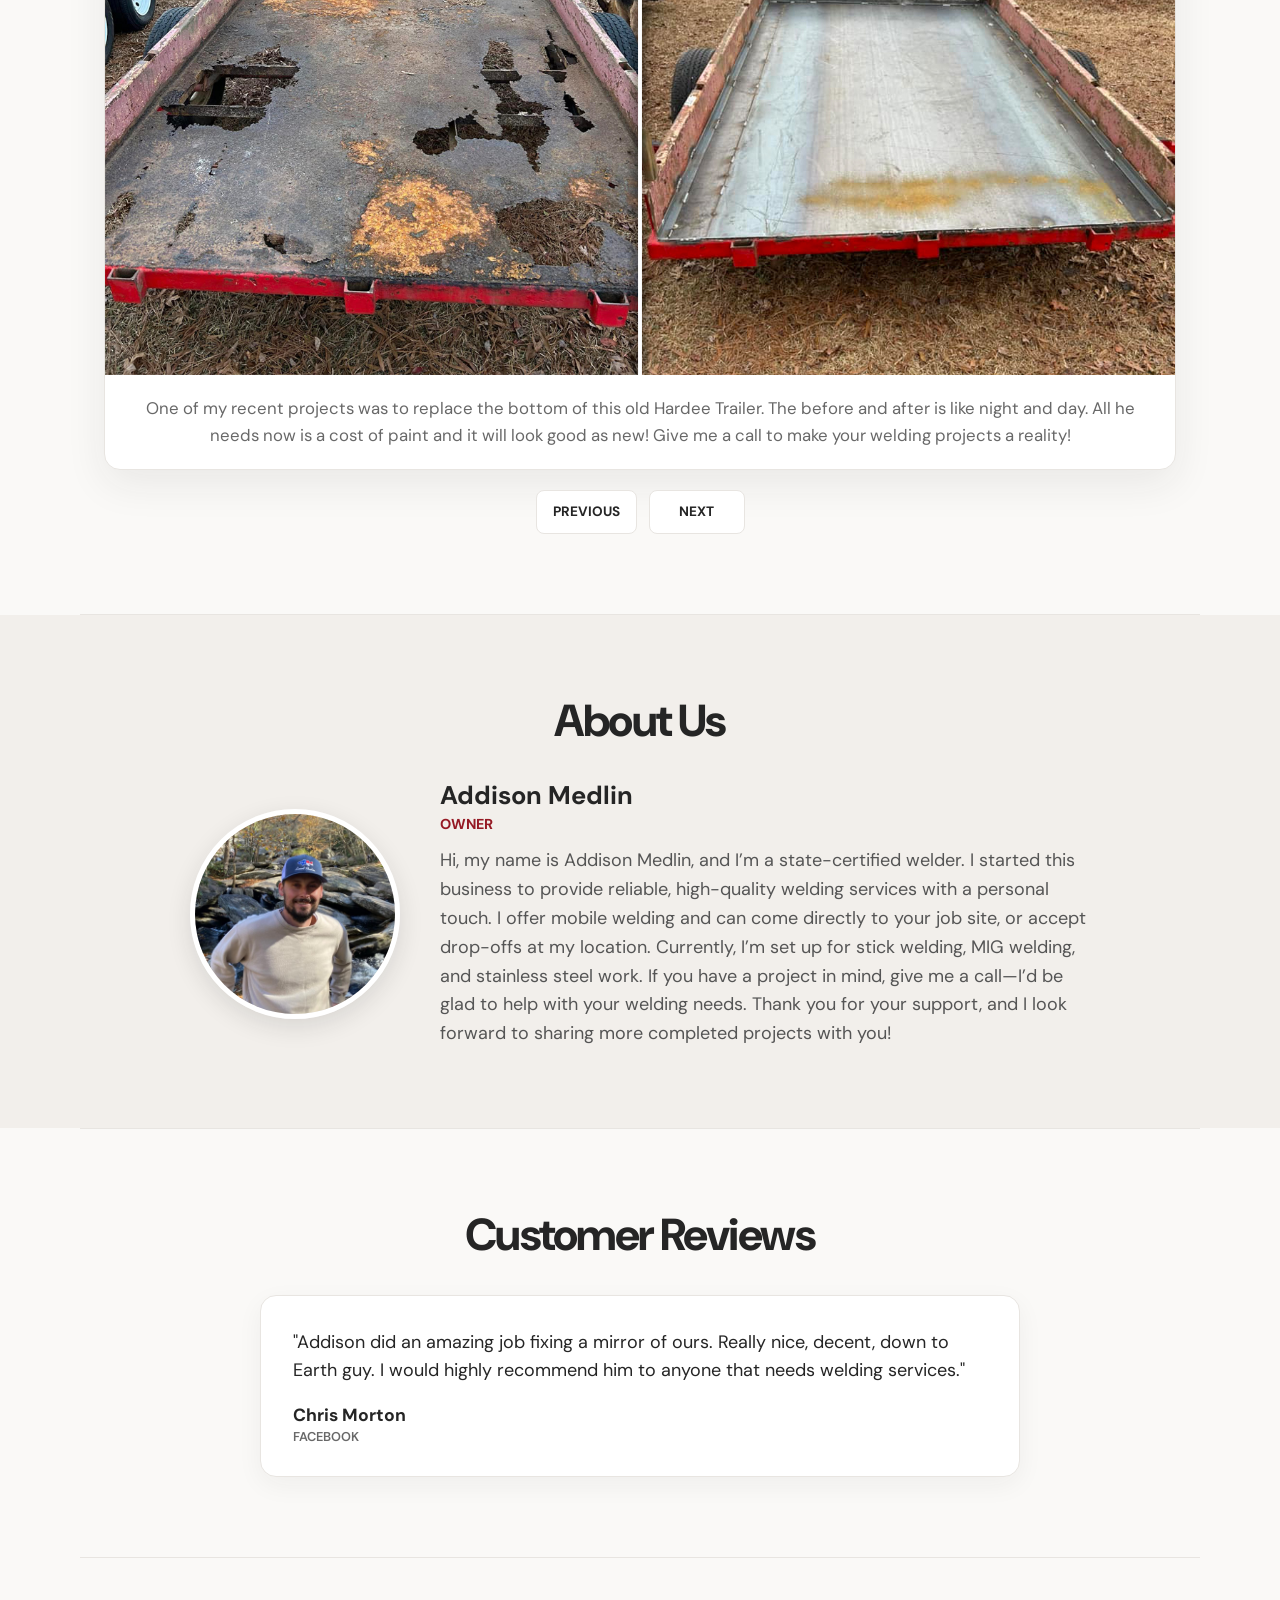
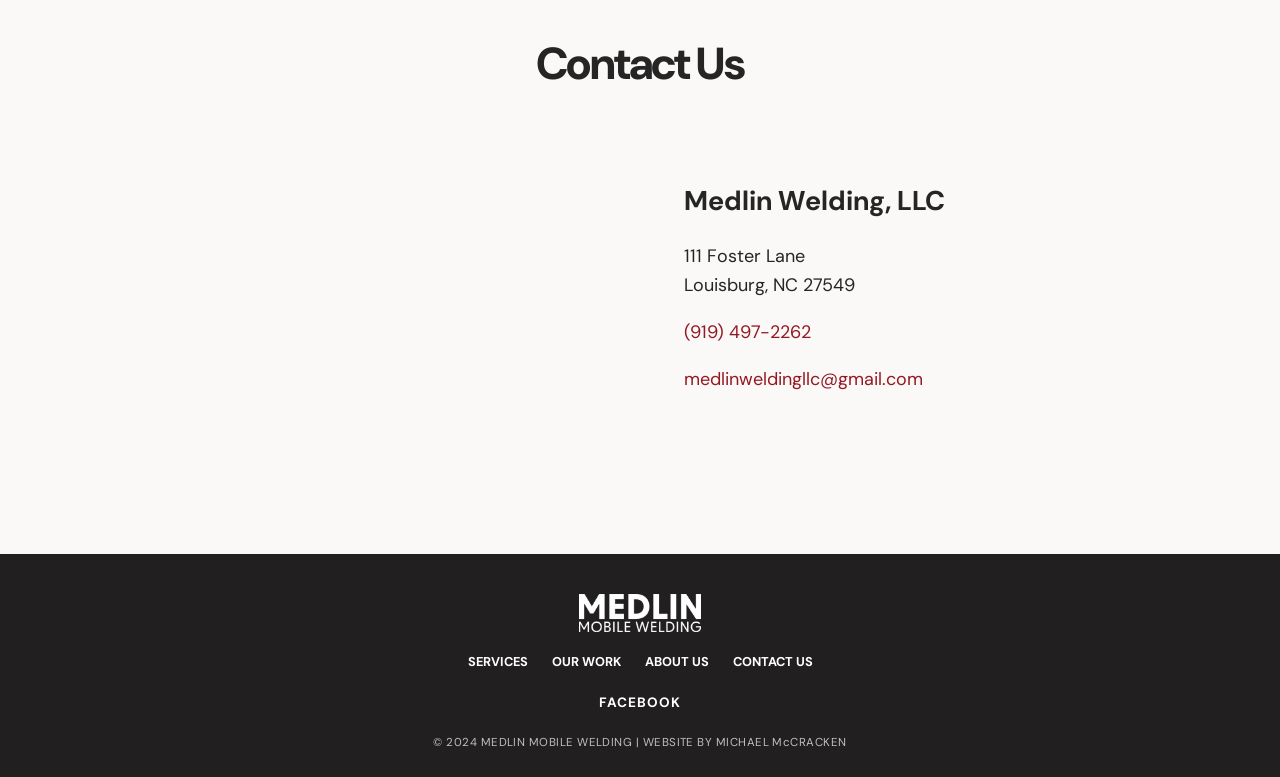
==== commit a8a543c3: "new design" ====
--- a/index.html
+++ b/index.html
@@ -1,61 +1,41 @@
 <!DOCTYPE html>
-<html>
+<html lang="en">
 <head>
+    <meta charset="UTF-8">
+    <meta name="viewport" content="width=device-width, initial-scale=1">
     <title>Medlin Mobile Welding</title>
+    <meta name="description" content="SMAW-certified mobile and drop-off welding, repairs, and metal sales in Louisburg, North Carolina. Call Medlin Welding for a quote.">
     <link rel="stylesheet" href="./styles/mmw.css">
     <link rel="preconnect" href="https://fonts.googleapis.com">
     <link rel="preconnect" href="https://fonts.gstatic.com" crossorigin>
-    <link href="https://fonts.googleapis.com/css2?family=Maven+Pro:wght@400..900&display=swap" rel="stylesheet">
-    <link rel='stylesheet'
-        href='https://cdn-uicons.flaticon.com/2.5.1/uicons-regular-rounded/css/uicons-regular-rounded.css'>
-    <link rel='stylesheet'
-        href='https://cdn-uicons.flaticon.com/2.6.0/uicons-regular-straight/css/uicons-regular-straight.css'>
-    <link rel='stylesheet' href='https://cdn-uicons.flaticon.com/2.5.1/uicons-solid-rounded/css/uicons-solid-rounded.css'>
-    <link href="https://fonts.googleapis.com/css2?family=Sofia+Sans:ital,wght@0,1..1000;1,1..1000&display=swap"
-        rel="stylesheet">
-    <link rel='stylesheet' href='https://cdn-uicons.flaticon.com/2.6.0/uicons-solid-straight/css/uicons-solid-straight.css'>
-    <link rel='stylesheet' href='https://cdn-uicons.flaticon.com/2.6.0/uicons-brands/css/uicons-brands.css'>
-    <meta name="viewport" content="width=device-width, initial-scale=1" />
-    <meta charset="UTF-8">
+    <link href="https://fonts.googleapis.com/css2?family=DM+Sans:wght@400;500;600;700;800&display=swap" rel="stylesheet">
 </head>
 <body>
-    <a href="tel:+19194972262" style="text-decoration: none;">
+    <a class="promo-link" href="tel:+19194972262">
     <div class="promo">
-        Call Now for Current Deals! <i class="fi fi-sr-sack-dollar"></i><i class="fi fi-sr-sack-dollar"></i><i class="fi fi-sr-sack-dollar"></i>
+        Call Now for Current Deals
     </div></a>
-    <!-- <div class="topnav-container">
-        <div class="nav-logo"><img src="./images/mmw-navlogo.png"></div>
-        <div class="nav-links">
-            <ul>
-                <li><a href="#services">Services</a></li>
-                <li><a href="#our-work">Our Work</a></li>
-                <li><a href="#about">About Us</a></li>
-            </ul>
-        </div>
-        <div class="contact-btn" id="contact-us">
-            <a href="#contact"><button type="button">Contact Us</button></a>
-        </div>
-    </div> -->
     <div class="container">
         <div class="topnav-container">
-                <div class="nav-logo"><img src="./images/mmw-navlogo.png"></div>
-                <div class="nav-links">
-                    <ul>
-                        <li><a href="#services">Services</a></li>
-                        <li><a href="#our-work">Our Work</a></li>
-                        <li><a href="#about">About Us</a></li>
-                    </ul>
-                </div>
-                <div class="contact-btn" id="contact-us">
-                    <a href="#contact"><button type="button">Contact Us</button></a>
-                </div>
-            </div>
+            <div class="nav-logo"><img src="./images/mmw-navlogo.png" alt="Medlin Mobile Welding"></div>
+            <button class="nav-toggle" aria-label="Toggle navigation menu" aria-controls="nav-links" aria-expanded="false">Menu</button>
+            <nav class="nav-links" id="nav-links" aria-label="Main navigation">
+                <ul>
+                    <li><a href="#services">Services</a></li>
+                    <li><a href="#our-work">Our Work</a></li>
+                    <li><a href="#about">About Us</a></li>
+                </ul>
+            </nav>
+            <div class="contact-btn" id="contact-us">
+                <a class="button" href="#contact">Contact Us</a>
+            </div>
+        </div>
         <div class="hero-image">
             <div class="hero-text">
                 <h1>Strong, Reliable Welds at Affordable Prices</h1>
                 <p>Mobile or drop-off service—welding solutions wherever you need them.</p>
                 <div class="contact-btn" id="quote-btn">
-                    <a href="#contact"><button type="button">Get a Quote <i class="fi fi-rr-angle-circle-right"></i></button></a>
+                    <a class="button" href="#contact">Get a Quote</a>
                 </div>
             </div>
         </div>
@@ -64,8 +44,7 @@
         <h1>Our Services</h1>
         <div class="services">
             <div class="service-bubble">
-                <img src="./images/welding.png">
-                <!-- <i class="fi fi-sr-select"></i> -->
+                <div class="service-kicker">Repair &amp; Fabrication</div>
                 <div class="service-title">
                     Welding
                 </div>
@@ -74,7 +53,7 @@
                 </div>
             </div>
             <div class="service-bubble">
-                <i class="fi fi-sr-cart-shopping-fast"></i>
+                <div class="service-kicker">Materials &amp; Supply</div>
                 <div class="service-title">
                     Metal Sales
                 </div>
@@ -83,7 +62,7 @@
                 </div>
             </div>
             <div class="service-bubble">
-                <i class="fi fi-ss-truck-arrow-right"></i>
+                <div class="service-kicker">On-site Service</div>
                 <div class="service-title">
                     Mobile-Equipped
                 </div>
@@ -102,7 +81,7 @@
         large-scale build, we approach each project with the same level of care and craftsmanship. Our goal is not only to meet
         expectations but to exceed them with quality work built to last.</p>
         <div class="work-images mySlides">
-            <img src="./images/work/01.jpg">
+            <img src="./images/work/01.jpg" alt="Trailer with a newly replaced metal floor">
             <div class="slide-text">
                 <p>One of my recent projects was to replace the bottom of this old Hardee Trailer. The before and after is like night and
                 day. All he needs now is a cost of paint and it will look good as new!
@@ -110,21 +89,21 @@
             </div>
         </div>
         <div class="work-images mySlides">
-            <img src="./images/work/02.jpg">
+            <img src="./images/work/02.jpg" alt="Custom dog box welding project">
             <div class="slide-text">
                 <p>Do you need repairs on your dog boxes this season? Or are you interested in having a custom dog box fabricated? Give us
                 a call or send us a message!</p>
             </div>
         </div>
         <div class="work-images mySlides">
-            <img src="./images/work/03.jpg">
+            <img src="./images/work/03.jpg" alt="Farm truck modified for towing">
             <div class="slide-text">
                 <p>A recent project completed was enhancing this farm truck to meet the customers towing needs. Do you have a project and
                 need welding? Call us for an estimate!</p>
             </div>
         </div>
         <div class="work-images mySlides">
-            <img src="./images/work/04.jpg">
+            <img src="./images/work/04.jpg" alt="Excavator track pin repair">
             <div class="slide-text">
                 <p>This week mobile welding took me to Pittsboro to weld an excavator track pin that broke. Bee Legend Grading needed an
                 emergency fix to finish their job. After a full days work doing county maintenance I headed over to Pittsboro and got
@@ -132,7 +111,7 @@
             </div>
         </div>
         <div class="work-images mySlides">
-            <img src="./images/work/05.jpg">
+            <img src="./images/work/05.jpg" alt="Restored pig cooker with a repaired metal base">
             <div class="slide-text">
                 <p>This pig cooker was sitting out in the rain for years and was never used. The bottom of the grill was completed rusted
                 out and would flake off at single touch. We welded up 11 gauge sheet metal to the existing grill where the grill still
@@ -140,8 +119,8 @@
             </div>
         </div>
         <div class="arrows">
-            <a onclick="plusSlides(-1)" class="prev"><i class="fi fi-sr-angle-circle-left hoverred"></i></a>
-            <a onclick="plusSlides(-1)" class="next"><i class="fi fi-sr-angle-circle-right hoverred"></i></a>
+            <button type="button" onclick="plusSlides(-1)" class="slide-control prev" aria-label="Previous project">Previous</button>
+            <button type="button" onclick="plusSlides(1)" class="slide-control next" aria-label="Next project">Next</button>
         </div>
     </div>
     <hr>
@@ -149,7 +128,7 @@
         <h1>About Us</h1>
         <div class="bio">
             <div class="bio-pic">
-                <img src="./images/addison.jpg">
+                <img src="./images/addison.jpg" alt="Addison Medlin">
             </div>
             <div class="bio-text">
                 <h3>Addison Medlin</h3>
@@ -166,7 +145,6 @@
     <hr>
     <div class="reviews" id="reviews">
         <h1>Customer Reviews</h1>
-        <i class="fi fi-sr-feedback" style="font-size: 3rem;"></i>
         <div class="review-bubble">
             <p>
             "Addison did an amazing job fixing a mirror of ours. Really nice, decent, down to Earth guy. I would highly recommend him
@@ -189,26 +167,19 @@
             <div class="contact-item">
                 <h2>Medlin Welding, LLC</h2>
                 <div class="contact-avenues">
-                    <div>
-                        <i class="fi fi-sr-land-layer-location"></i>
-                    </div>
                     <div class="avenue">
                         <p>111 Foster Lane<br>Louisburg, NC 27549</p>
                     </div>
                 </div>
                 <div class="contact-avenues">
                     <div class="avenue">
-                        <i class="fi fi-sr-phone-call"></i>
+                        <p><a href="tel:+19194972262">(919) 497-2262</a></p>
                     </div>
+                </div>
+                <div class="contact-avenues">
                     <div class="avenue">
-                        <p>(919) 497-2262</p>
+                        <p><a href="mailto:medlinweldingllc@gmail.com">medlinweldingllc@gmail.com</a></p>
                     </div>
-                </div>
-                <div class="contact-avenues">
-                    <div>
-                        <i class="fi fi-sr-envelope"></i>
-                    </div>
-                    <p><a href="mailto:medlinweldingllc@gmail.com">medlinweldingllc@gmail.com</a></p>
                 </div>
 
             </div>
@@ -217,7 +188,7 @@
     </div>
     
     <footer>
-        <img src="./images/mmw-navlogo.png" id="footer-logo">
+        <img src="./images/mmw-navlogo.png" id="footer-logo" alt="Medlin Mobile Welding">
         <div class="footer-links">
             <ul>
                 <li><a href="#services">Services</a></li>
@@ -227,36 +198,31 @@
             </ul>
         </div>
         <div class="footer-social">
-            <a href="https://www.facebook.com/medlinwelding" target="_blank"><i class="fi fi-brands-facebook"></i></a>
-            <a href="" target="_blank"><i class="fi fi-brands-facebook-messenger"></i></a>
+            <a href="https://www.facebook.com/medlinwelding" target="_blank" rel="noopener noreferrer">Facebook</a>
         </div>
         <div class="copyright">
             © 2024 Medlin Mobile Welding | Website by Michael M<span style="text-transform: lowercase;">c</span>Cracken
         </div>
     </footer>
     
+<script src="./nav.js"></script>
 <script>
-    let slideIndex = 1;
-    showSlides(slideIndex);
+    let slideIndex = 0;
+    const slides = document.getElementsByClassName("mySlides");
+    showSlides();
 
     function plusSlides(n) {
-        showSlides(slideIndex += n);
+        slideIndex = (slideIndex + n + slides.length) % slides.length;
+        showSlides();
     }
 
-    function currentSlide(n) {
-        showSlides(slideIndex = n);
-    }
-
-    function showSlides(n) {
-        let i;
-        let slides = document.getElementsByClassName("mySlides");
-        if (n > slides.length) { slideIndex = 1 }
-        if (n < 1) { slideIndex = slides.length }
-        for (i = 0; i < slides.length; i++) {
+    function showSlides() {
+        for (let i = 0; i < slides.length; i++) {
             slides[i].style.display = "none";
         }
-        slides[slideIndex - 1].style.display = "block";
-        dots[slideIndex - 1].className += " active";
+        if (slides.length) {
+            slides[slideIndex].style.display = "block";
+        }
     }
 </script>
 </body>
--- a/styles/mmw.css
+++ b/styles/mmw.css
@@ -1,113 +1,141 @@
-* {
-    font-family: 'Maven Pro', sans-serif;
+:root {
+    color-scheme: light;
+    --color-ink: #252525;
+    --color-muted: #686868;
+    --color-paper: #faf9f7;
+    --color-surface: #ffffff;
+    --color-line: #e8e5e1;
+    --color-red: #c91f2d;
+    --color-red-dark: #951924;
+    --font-body: 'DM Sans', sans-serif;
+}
+
+html {
+    box-sizing: border-box;
+    scroll-behavior: smooth;
+    scroll-padding-top: 1.5rem;
+}
+
+*, *::before, *::after {
+    box-sizing: inherit;
+}
+
+body {
+    margin: 0;
+    background: var(--color-paper);
+    color: var(--color-ink);
+    font-family: var(--font-body);
+    line-height: 1.6;
+}
+
+img {
+    display: block;
+    max-width: 100%;
+}
+
+a {
+    color: inherit;
+    text-decoration: none;
+}
+
+button,
+a {
+    -webkit-tap-highlight-color: transparent;
+}
+
+a:focus-visible,
+button:focus-visible {
+    outline: 3px solid #f1a2a8;
+    outline-offset: 3px;
+}
+
+p {
+    margin: 0;
+    font-family: var(--font-body);
+    font-size: 1.125rem;
+    font-weight: 400;
+}
+
+h1,
+h2,
+h3,
+h4 {
+    line-height: 1.2;
+}
+
+.promo-link {
+    display: block;
+}
+
+.promo {
+    display: flex;
+    padding: 0.5rem 1rem;
+    align-items: center;
+    justify-content: center;
+    gap: 0.5rem;
+    background: linear-gradient(110deg, var(--color-red), var(--color-red-dark));
+    color: #fff;
+    font-family: var(--font-body);
+    font-size: 0.95rem;
+    font-weight: 600;
+    letter-spacing: 0.035em;
     text-align: center;
 }
 
 .container {
-    background-image: url("../images/mmw-banner.jpg");
+    min-height: 570px;
+    color: #fff;
+    background-image:
+        linear-gradient(100deg, rgb(20 15 15 / 82%) 0%, rgb(33 13 15 / 60%) 52%, rgb(32 12 14 / 30%) 100%),
+        url("../images/mmw-banner.jpg");
+    background-position: center;
     background-size: cover;
-    height: 500px;
-    background-position: right;
 }
 
 .topnav-container {
-    padding-left: 3rem;
-    padding-right: 3rem;
-    padding-top: 1rem;
-    padding-bottom: 1rem;
     display: flex;
+    width: min(100% - 3rem, 1200px);
+    min-height: 100px;
+    margin: 0 auto;
+    align-items: center;
     justify-content: space-between;
-}
-
-i {
-    vertical-align: middle;
-}
-
-hr {
-    max-width: 30%;
-    border: 0.5px solid #eaeaea;
-    border-radius: 10px;
-}
-
-p {
-    font-family: 'Sofia Sans', sans-serif;
-    font-weight: 350;
+    gap: 2rem;
+}
+
+.nav-logo img {
+    width: auto;
+    height: 56px;
+}
+
+.nav-links ul,
+.footer-links ul {
+    display: flex;
+    align-items: center;
+    gap: clamp(1rem, 2.5vw, 2.5rem);
     margin: 0;
-    font-size: 1.25rem;
-}
-
-.review-bubble h3 {
-    margin-bottom: 0;
-    margin-top: 0.5rem;
-    font-family: 'Sofia Sans', sans-serif;
-    font-size: 1.25rem;
-}
-
-.review-bubble h4 {
-    margin: 0;
-    font-family: 'Sofia Sans', sans-serif;
+    padding: 0;
+    list-style: none;
+}
+
+.nav-links li,
+.footer-links li {
+    padding: 0;
+    font-size: 0.9rem;
+    font-weight: 700;
     text-transform: uppercase;
-    color: #aaa;
-    font-size: 0.9rem;
-}
-
-a {
-    text-decoration: none;
-}
-
-.review-bubble {
-    font-family: 'Sofia Sans', sans-serif;
-    background-color: #f2f2f2;
-    border-radius: 0.5rem;
-    max-width: 60%;
-    margin-left: auto;
-    margin-right: auto;
-    padding: 1rem;
-    font-size: 1.25rem;
-    margin-bottom: 1rem;
-}
-
-footer {
-    margin-top: 2rem;
-    background-color: #f2f2f2;
-    padding: 1rem 2rem;
-    text-align: center;
-}
-
-.footer-links ul li {
-    font-size: .85rem;
-    font-weight: 400;
-}
-
-.footer-links ul {
-    margin: 0;
-}
-
-.footer-social {
-    font-size: 2rem;
-    margin-top: 1rem;
-}
-
-.footer-social i:hover {
-    color: #ed202e;
-}
-
-.footer-social a:visited {
-    color: #292727;
-}
-
-.copyright {
-    font-size: 0.75rem;
-    text-transform: uppercase;
-    margin-top: 1rem;
-}
-
-#footer-logo {
-    height: 30px;
-}
-
-.nav-logo img{
-    height: 80px;
+}
+
+.nav-links a {
+    color: #fff;
+    transition: color 160ms ease;
+}
+
+.nav-links a:hover {
+    color: #ffc4c8;
+}
+
+.nav-toggle {
+    display: none;
 }
 
 .contact-btn {
@@ -115,499 +143,658 @@
     align-items: center;
 }
 
-#contact-us {
-    margin-left: 90px;
-}
-
-.contact-btn button {
-    font-size: 1.2rem;
-    padding: 1.5rem;
+.button {
+    display: inline-flex;
+    min-height: 48px;
+    align-items: center;
+    justify-content: center;
+    gap: 0.65rem;
+    padding: 0.8rem 1.25rem;
+    border: 0;
+    border-radius: 0.5rem;
+    background: linear-gradient(120deg, var(--color-red), var(--color-red-dark));
+    box-shadow: 0 8px 22px rgb(117 13 23 / 22%);
+    color: #fff;
+    font: inherit;
+    font-size: 0.95rem;
+    font-weight: 700;
+    text-align: center;
+    text-transform: uppercase;
+    transition: background 160ms ease, transform 160ms ease, box-shadow 160ms ease;
+}
+
+.button:hover {
+    transform: translateY(-2px);
+    background: var(--color-ink);
+    box-shadow: 0 10px 24px rgb(0 0 0 / 20%);
+}
+
+#quote-btn {
+    margin-top: 1.75rem;
+}
+
+.hero-image {
+    display: flex;
+    width: min(100% - 3rem, 1200px);
+    min-height: 445px;
+    margin: 0 auto;
+    padding: 3.5rem 0 5rem;
+    align-items: center;
+}
+
+.hero-text {
+    width: min(100%, 790px);
+}
+
+.hero-text h1 {
+    margin: 0;
+    font-size: clamp(2.75rem, 6vw, 5rem);
+    font-weight: 800;
+    letter-spacing: -0.045em;
+    line-height: 1.04;
+}
+
+.hero-text p {
+    margin-top: 1.25rem;
+    color: rgb(255 255 255 / 90%);
+    font-size: clamp(1.15rem, 2.2vw, 1.5rem);
+}
+
+#services,
+.our-work,
+.about,
+.reviews,
+.contact-us {
+    padding: 5rem 1.5rem;
+}
+
+#services > h1,
+.our-work > h1,
+.about > h1,
+.reviews > h1,
+.contact-us > h1 {
+    margin: 0 0 2rem;
+    font-size: clamp(2rem, 4vw, 2.8rem);
+    font-weight: 800;
+    letter-spacing: -0.035em;
+    text-align: center;
+}
+
+.services {
+    display: grid;
+    width: min(100%, 1120px);
+    margin: 0 auto;
+    grid-template-columns: repeat(3, minmax(0, 1fr));
+    gap: 1.25rem;
+}
+
+.service-bubble {
+    padding: 2rem 1.5rem;
+    border: 1px solid var(--color-line);
+    border-radius: 1rem;
+    background: var(--color-surface);
+    box-shadow: 0 8px 26px rgb(37 37 37 / 5%);
+}
+
+.service-kicker {
+    margin-bottom: 0.65rem;
+    color: var(--color-red);
+    font-size: 0.75rem;
+    font-weight: 800;
+    letter-spacing: 0.12em;
+    text-transform: uppercase;
+}
+
+.service-title {
+    font-family: var(--font-body);
+    font-size: 1.35rem;
+    font-weight: 700;
+}
+
+.service-desc {
+    margin-top: 0.5rem;
+    color: var(--color-muted);
+    font-family: var(--font-body);
+    font-size: 1.05rem;
+}
+
+hr {
+    width: min(100% - 3rem, 1120px);
+    margin: 0 auto;
+    border: 0;
+    border-top: 1px solid var(--color-line);
+}
+
+.our-work {
+    width: min(100%, 1120px);
+    margin: 0 auto;
+    text-align: center;
+}
+
+.our-work > p {
+    max-width: 820px;
+    margin: -0.5rem auto 2rem;
+    color: var(--color-muted);
+}
+
+.work-images {
+    overflow: hidden;
+    border: 1px solid var(--color-line);
+    border-radius: 1rem;
+    background: var(--color-surface);
+    box-shadow: 0 14px 40px rgb(37 37 37 / 8%);
+}
+
+.work-images img {
+    width: 100%;
+    max-height: 580px;
+    margin: 0 auto;
+    object-fit: cover;
+}
+
+.mySlides {
+    display: none;
+}
+
+.slide-text {
+    padding: 1.25rem 1.5rem;
+    color: var(--color-muted);
+}
+
+.slide-text p {
+    font-size: 1.05rem;
+}
+
+.arrows {
+    display: flex;
+    margin-top: 1.25rem;
+    justify-content: center;
+    gap: 0.75rem;
+}
+
+.slide-control {
+    min-width: 6rem;
+    padding: 0.65rem 1rem;
+    border: 1px solid var(--color-line);
+    border-radius: 0.5rem;
+    background: var(--color-surface);
+    color: var(--color-ink);
+    cursor: pointer;
+    font: inherit;
+    font-size: 0.85rem;
     font-weight: 700;
     text-transform: uppercase;
+    transition: color 160ms ease, background 160ms ease, border-color 160ms ease;
+}
+
+.slide-control:hover {
+    border-color: var(--color-red);
+    background: var(--color-red);
     color: #fff;
-    border: none;
-    border-radius: 0.5rem;
-    background: linear-gradient(129deg, #ed202e 0%, #8e161e 100%);
-}
-
-#quote-btn {
-    display: block;
-    margin-top: 2rem;
-}
-
-#quote-btn button {
-    box-shadow: #000 0px 1px 30px;
-}
-
-.contact-btn button:hover {
-    background: #292727;
-}
-
-ul li a {
-    text-decoration: none;
-    color: #FFF;
-}
-
-ul li a:visited {
-    color: #FFF;
-}
-ul li {
-    display: inline;
-    padding: 1rem 1.5rem;
-    align-items: center;
-    text-transform: uppercase;
-    font-weight: 700;
-    font-size: 1.2rem;
-    color: #292727;
-}
-
-ul {
-    list-style-type: none;
-    height: fit-content;
-    display: inline-flex;
-    padding: 0;
-}
-
-.promo {
+}
+
+.about {
+    background: #f2efeb;
     text-align: center;
-    padding: 0.3rem;
-    background: linear-gradient(129deg, #ed202e 0%, #8e161e 100%);
-    color: #fff;
-    font-family: 'Sofia Sans', sans-serif;
-    font-weight: 300;
-    letter-spacing: 1px;
-}
-
-.hero-text{
-    width: 100%;
-}
-
-.hero-image{
-    display: flex;
-    height: 380px;
-    /* background-image: url("../images/mmw-banner.jpg"); */
-    background-position: right;
-    background-size: cover;
-    align-items: center;
-}
-
-.hero-text {
-    text-align: center;
-    align-items: center;
-    color: #fff;
-}
-
-.hero-text h1 {
-    font-size: 4rem;
-    margin: 0;
-    padding: 0 2rem;
-}
-
-.hero-text p {
-    font-family: 'Sofia Sans', sans-serif;
-    font-size: 2rem;
-    font-weight: 400;
-    margin: 0;
-}
-
-.services {
-    display: flex;
-    flex-wrap: wrap;
-    justify-content: center;
-}
-
-.service-bubble {
-    background-color: #f2f2f2;
-    border-radius: 1rem;
-    padding: 1rem;
-    margin: 0rem 1rem;
-    width: 20rem;
-    margin-bottom: 1rem;
-}
-
-.service-title {
-    font-family: 'Sofia Sans', sans-serif;
-    font-weight: 600;
-    font-size: 1.4rem;
-}
-
-.service-desc {
-    margin-top: 0.3rem;
-    font-family: 'Sofia Sans', sans-serif;
-    font-weight: 350;
-    align-items: center;
-    font-size: 1.25rem;
-}
-
-.service-bubble i {
-    font-size: 3rem;
-}
-
-.service-bubble img {
-    height: 3rem;
-    padding-bottom: 6px;
-}
-
-.our-work {
-    max-width: 60%;
-    text-align: center;
-    margin-left: auto;
-    margin-right: auto;
-}
-
-.work-images img {
-    max-width: 100%;
-    margin-top: 1rem;
-    margin-left: auto;
-    margin-right: auto;
-    border-radius: 1rem;
-    box-shadow: #ccc 0px 2px 20px 0px;
-}
-
-.arrows {
-    font-size: 3rem;
-    margin-top: 1rem;
-    color: #292727;
-}
-
-.hoverred:hover {
-    color: #ed202e;
-}
-
-.mySlides {
-    display: none;
-}
-
-.slide-text {
-    margin-top: 1rem;
-    padding: 1rem;background-color: #f2f2f2;
-    border-radius: 1rem;
-    color: #292727;
-}
-
-.slide-text p {
-    font-weight: 400;
 }
 
 .bio {
     display: flex;
-    width: 60%;
-    margin-left: auto;
-    margin-right: auto;
-    gap: 2rem;
+    width: min(100%, 900px);
+    margin: 0 auto;
+    align-items: center;
     justify-content: center;
-    align-items: center;
+    gap: 2.5rem;
+    text-align: left;
+}
+
+.bio-pic {
+    flex-shrink: 0;
 }
 
 .bio-pic img {
-    border-radius: 100%;
-    width: 200px;
-    height: 200px;
+    width: 210px;
+    height: 210px;
+    aspect-ratio: 1 / 1;
+    border: 5px solid #fff;
+    border-radius: 50%;
+    box-shadow: 0 8px 24px rgb(37 37 37 / 12%);
     object-fit: cover;
 }
 
+.bio-text h3 {
+    margin: 0;
+    font-size: 1.6rem;
+}
+
+.bio-text h4 {
+    margin: 0.3rem 0 0.8rem;
+    color: var(--color-red-dark);
+    font-size: 0.9rem;
+    font-weight: 700;
+    text-transform: uppercase;
+}
+
 .bio-text p {
-    text-align: left;
-    align-self: center;
-}
-
-.bio-text h3 {
-    font-size: 1.5rem;
+    color: #555;
+}
+
+.reviews > h1 {
+    margin-bottom: 2rem;
+}
+
+.review-bubble {
+    width: min(100%, 760px);
+    margin: 0 auto;
+    padding: 2rem;
+    border: 1px solid var(--color-line);
+    border-radius: 1rem;
+    background: var(--color-surface);
+    box-shadow: 0 8px 26px rgb(37 37 37 / 5%);
+    font-family: var(--font-body);
+}
+
+.review-bubble h3 {
+    margin: 1.25rem 0 0.15rem;
+    font-size: 1.1rem;
+}
+
+.review-bubble h4 {
     margin: 0;
-    text-align: left;
-}
-
-.bio-text h4 {
-    text-align: left;
-    margin-top: 0;
-    margin-bottom: 0.5rem;
-    color: #999;
-    font-weight: 400;
+    color: var(--color-muted);
+    font-size: 0.8rem;
+    font-weight: 600;
+    text-transform: uppercase;
 }
 
 .contact-flex {
     display: flex;
-    width: 60%;
-    margin-left: auto;
-    margin-right: auto;
-    flex-flow: wrap;
+    width: min(100%, 960px);
+    margin: 0 auto;
+    align-items: center;
     justify-content: center;
-    align-items: center;
-    gap: 2rem;
+    gap: 3rem;
+}
+
+.contact-flex > div:first-child {
+    flex: 1 1 380px;
+}
+
+.contact-flex iframe {
+    display: block;
+    width: 100%;
+    max-width: 400px;
+    height: 350px;
+    border: 0;
+    border-radius: 1rem;
+}
+
+.contact-item {
+    flex: 1 1 340px;
 }
 
 .contact-item h2 {
+    margin: 0 0 1.5rem;
+    font-size: 1.7rem;
     text-align: left;
-    /* margin: 0; */
-}
-
-.contact-item p {
-    text-align: left;
-    /* margin-bottom: 1rem; */
-}
-
-.contact-item a {
-    color: #8e161e;
-}
-
-.contact-item i {
-    font-size: 2rem;
-    color: #292727;
 }
 
 .contact-avenues {
     display: flex;
-    gap: 1rem;
+    margin-bottom: 1.15rem;
     align-items: center;
-    margin-bottom: 1rem;
-}
-
-.avenue {
+}
+
+.contact-avenues p {
     text-align: left;
-}
-
-/* Responsive navigation menu (for mobile devices) */
-@media screen and (max-width: 1000px) {
+    overflow-wrap: anywhere;
+}
+
+.contact-item a {
+    color: var(--color-red-dark);
+}
+
+.contact-item a:hover {
+    text-decoration: underline;
+}
+
+footer {
+    margin-top: 0;
+    padding: 2.5rem 1.5rem 1.5rem;
+    background: #211f1f;
+    color: #fff;
+    text-align: center;
+}
+
+#footer-logo {
+    width: auto;
+    height: 38px;
+    margin: 0 auto 1.25rem;
+}
+
+.footer-links ul {
+    justify-content: center;
+    gap: 1.5rem;
+}
+
+.footer-links li {
+    font-size: 0.8rem;
+}
+
+.footer-links a:hover,
+.footer-social a:hover {
+    color: #ffc4c8;
+}
+
+.footer-social {
+    margin-top: 1.25rem;
+    font-size: 0.85rem;
+    font-weight: 700;
+    text-transform: uppercase;
+    letter-spacing: 0.08em;
+}
+
+.copyright {
+    margin-top: 1.25rem;
+    color: #c2bebe;
+    font-size: 0.72rem;
+    letter-spacing: 0.04em;
+    text-transform: uppercase;
+}
+
+.metal-nav {
+    min-height: 112px;
+}
+
+.products-page > h1 {
+    margin: 3rem 1.5rem 2rem;
+    font-size: clamp(2rem, 4vw, 2.8rem);
+    text-align: center;
+}
+
+.table-container {
+    width: min(100% - 3rem, 1120px);
+    margin: 0 auto;
+    padding-bottom: 4rem;
+}
+
+.metal-category {
+    margin-bottom: 1.5rem;
+    padding: 1.5rem;
+    overflow: hidden;
+    border: 1px solid var(--color-line);
+    border-radius: 1rem;
+    background: var(--color-surface);
+    box-shadow: 0 8px 26px rgb(37 37 37 / 5%);
+}
+
+.metal-category h3 {
+    margin: 0 0 1.25rem;
+    font-size: 1.5rem;
+}
+
+.metal-category h4 {
+    margin: 1.5rem 0 0.5rem;
+    font-size: 1.1rem;
+}
+
+.product-table {
+    width: 100%;
+    border-collapse: collapse;
+    table-layout: fixed;
+}
+
+.product-table th,
+.product-table td {
+    padding: 0.75rem;
+    border: 1px solid var(--color-line);
+    overflow-wrap: anywhere;
+    text-align: left;
+    vertical-align: top;
+}
+
+.product-table th {
+    background: #f3f0ed;
+    font-size: 0.85rem;
+    text-transform: uppercase;
+}
+
+.product-table td {
+    font-family: var(--font-body);
+}
+
+.product-table td.price {
+    color: var(--color-red-dark);
+    font-weight: 700;
+}
+
+@media (max-width: 800px) {
+    .container {
+        min-height: 0;
+    }
+
+    .topnav-container {
+        display: grid;
+        width: min(100% - 2rem, 1200px);
+        min-height: 82px;
+        padding: 0.65rem 0;
+        grid-template-columns: 1fr auto;
+        gap: 0.5rem 1rem;
+    }
+
+    .nav-logo img {
+        height: 48px;
+    }
+
+    .nav-toggle {
+        display: inline-flex;
+        min-width: 64px;
+        height: 44px;
+        align-items: center;
+        justify-content: center;
+        padding: 0 0.75rem;
+        grid-column: 2;
+        border: 1px solid rgb(255 255 255 / 40%);
+        border-radius: 0.5rem;
+        background: rgb(0 0 0 / 18%);
+        color: #fff;
+        cursor: pointer;
+        font: inherit;
+        font-size: 0.75rem;
+        font-weight: 700;
+        letter-spacing: 0.08em;
+        text-transform: uppercase;
+    }
+
+    .nav-links {
+        display: none;
+        padding: 0.75rem;
+        grid-column: 1 / -1;
+        border: 1px solid rgb(255 255 255 / 20%);
+        border-radius: 0.75rem;
+        background: rgb(25 20 20 / 94%);
+    }
+
+    .nav-links.open {
+        display: block;
+    }
+
+    .nav-links ul {
+        flex-direction: column;
+        align-items: stretch;
+        gap: 0;
+    }
+
+    .nav-links li {
+        padding: 0;
+    }
+
+    .nav-links a {
+        display: block;
+        padding: 0.65rem;
+    }
+
+    #contact-us {
+        display: none;
+    }
+
+    .hero-image {
+        width: min(100% - 2rem, 1200px);
+        min-height: 390px;
+        padding: 3rem 0 4rem;
+    }
+
+    .services {
+        max-width: 620px;
+        grid-template-columns: 1fr;
+        gap: 0.85rem;
+    }
+
+    .service-bubble {
+        padding: 1.5rem;
+    }
+
+    .contact-flex {
+        max-width: 620px;
+        flex-direction: column;
+        align-items: stretch;
+        gap: 2rem;
+    }
+
+    .contact-flex > div:first-child,
+    .contact-item {
+        flex-basis: auto;
+    }
+
+    .contact-flex iframe {
+        max-width: none;
+    }
+}
+
+@media (max-width: 600px) {
+    .promo {
+        font-size: 0.85rem;
+    }
+
+    .hero-image {
+        min-height: 350px;
+        padding: 2.5rem 0 3.5rem;
+    }
+
+    .hero-text h1 {
+        font-size: clamp(2.35rem, 11vw, 3.5rem);
+    }
+
+    #services,
+    .our-work,
+    .about,
+    .reviews,
+    .contact-us {
+        padding: 3.5rem 1rem;
+    }
+
     .our-work {
-        max-width: 85%;
-    }
-
-    .contact-item h2 {
-        text-align: left;
-    }
-
-    .contact-item p {
-        text-align: left;
-    }
-
-    .topnav-container {
+        width: 100%;
+    }
+
+    .our-work > p {
+        font-size: 1.05rem;
+    }
+
+    .work-images img {
+        max-height: 390px;
+    }
+
+    .slide-text {
+        padding: 1rem;
+    }
+
+    .bio {
+        flex-direction: column;
+        gap: 1.5rem;
+    }
+
+    .bio-pic img {
+        width: 175px;
+        height: 175px;
+    }
+
+    .review-bubble {
+        padding: 1.5rem;
+    }
+
+    .contact-flex iframe {
+        height: 300px;
+    }
+
+    footer {
+        padding-right: 1rem;
         padding-left: 1rem;
-        padding-right: 1rem;
-        padding-top: 1rem;
-        padding-bottom: 0;
+    }
+
+    .footer-links ul {
+        flex-wrap: wrap;
+        gap: 0.5rem 1.25rem;
+    }
+
+    .table-container {
+        width: min(100% - 1.5rem, 1120px);
+    }
+
+    .metal-category {
+        padding: 1rem;
+    }
+
+    .product-table,
+    .product-table tbody,
+    .product-table tr,
+    .product-table td {
         display: block;
-        text-align: center;
-    }
-
-    footer {
-        padding: 1rem 1rem;
-        text-align: center;
-    }
-
-    .footer-links ul li {
-        font-size: .65rem;
-        font-weight: 400;
-    }
-
-    .nav-logo img {
-        height: 100px;
-        margin-left: auto;
-        margin-right: auto;
-    }
-
-    #quote-btn {
-        /* display: block; */
-        margin-top: auto;
-    }
-
-    .contact-btn {
-        display: block;
-        text-align: center;
-    }
-
-    .contact-btn button {
-        font-size: 1rem;
-        padding: 1rem 3rem;
-        margin: 1rem;
+        width: 100%;
+    }
+
+    .product-table thead {
+        display: none;
+    }
+
+    .product-table tr {
+        margin-bottom: 0.75rem;
+        border: 1px solid var(--color-line);
+        border-radius: 0.5rem;
+        overflow: hidden;
+    }
+
+    .product-table td {
+        display: grid;
+        padding: 0.6rem 0.75rem;
+        grid-template-columns: minmax(6rem, 0.7fr) 1fr;
+        gap: 0.75rem;
+        border: 0;
+        border-bottom: 1px solid var(--color-line);
+    }
+
+    .product-table td:last-child {
+        border-bottom: 0;
+    }
+
+    .product-table td::before {
+        color: var(--color-muted);
+        content: attr(data-label);
+        font-family: var(--font-body);
+        font-size: 0.72rem;
         font-weight: 700;
         text-transform: uppercase;
-        color: #fff;
-        border: none;
-        /* border-radius: 0.5rem; */
-        background-color: #ed202e;
-    }
-
-    .contact-btn button:hover {
-        background-color: #292727;
-    }
-
-    ul li a {
-        text-decoration: none;
-        color: #292727;
-    }
-
-    ul li a:visited {
-        color: #aaa;
-    }
-
-    ul li {
-        display: inline-flex;
-        padding: 0rem 1.1rem;
-        align-items: center;
-        text-transform: uppercase;
-        font-weight: 700;
-        font-size: 1rem;
-        color: #292727;
-        flex-wrap: wrap;
-    }
-
-    ul {
-        list-style-type: none;
-        height: fit-content;
-        display: inline-flex;
-        flex-wrap: wrap;
-    }
-
-    .hero-image {
-        background-position: top;
-        height: 250px;
-    }
-
-    .hero-text h1 {
-        font-size: 2rem;
-        margin: 0;
-        padding: 0 2rem;
-    }
-
-    .hero-text p {
-        font-family: 'Sofia Sans', sans-serif;
-        font-size: 1rem;
-        font-weight: 400;
-        margin: 0;
-        padding: 0 1rem;
-    }
-    
-    .hero-text {
-        text-align: center;
-        position: relative;
-        /* top: 50%; */
-        /* transform: translate(-50%, -50%); */
-        color: #fff;
-    }
-    .promo {
-        text-align: center;
-        padding: 0.4rem;
-        background: linear-gradient(129deg, #ed202e 0%, #8e161e 100%);
-        color: #fff;
-        font-family: 'Sofia Sans', sans-serif;
-        font-weight: 300;
-        letter-spacing: 1px;
-        font-size: 1rem;
-    }
-
-    #contact-us {
-        display: none;
-    }
-
-    .service-bubble {
-        margin-bottom: 1rem;
-    }
-
-    .bio {
-        display: flex;
-        width: 75%;
-        margin-left: auto;
-        margin-right: auto;
-        gap: 1rem;
-        flex-flow: wrap;
-        justify-content: center;
-    }
-
-    .bio-pic img {
-        border-radius: 2rem;
-        min-width: 250px;
-        max-width: 100%;
-        height: 200px;
-        object-fit: cover;
-    }
-
-    .bio-text p {
-        text-align: justify;
-    }
-
-    .bio-text h3 {
-        text-align: center;
-    }
-
-    .bio-text h4 {
-        text-align: center;
-    }
-}
-
-body {
-    margin: 0;
-    padding: 0;
-}
-
-.metal-nav {
-    height: 130px;
-}
-
-.table-container {
-    width: 75%;
-    margin: 0 auto;
-}
-
-/* Ensure the table's layout is fixed (so columns maintain their set width) */
-table {
-    width: 100%;
-    border-collapse: collapse;
-    /* Collapsing borders between cells */
-    table-layout: fixed;
-    /* Fixed column widths */
-    margin-top: 20px;
-}
-
-/* Style the table header */
-th,
-td {
-    padding: 10px;
-    border: 1px solid #ccc;
-    text-align: left;
-    word-wrap: break-word;
-    /* Enable word wrapping */
-}
-
-/* Column specific widths */
-th:nth-child(1),
-td:nth-child(1) {
-    width: 25%;
-    /* Adjust to desired width */
-}
-
-th:nth-child(2),
-td:nth-child(2) {
-    width: 20%;
-    /* Adjust to desired width */
-}
-
-th:nth-child(3),
-td:nth-child(3) {
-    width: 20%;
-    /* Adjust to desired width */
-}
-
-th:nth-child(4),
-td:nth-child(4) {
-    width: 20%;
-    /* Adjust to desired width */
-}
-
-th:nth-child(5),
-td:nth-child(5) {
-    width: 15%;
-    /* Adjust to desired width */
-}
-
-/* Ensure price column has bold text */
-td.price {
-    font-weight: bold;
-}
-
-/* Handle wrapping long words */
-td {
-    word-wrap: break-word;
-    /* Breaks words that are too long */
-    overflow-wrap: break-word;
-    /* Newer standard for word breaking */
-}+    }
+}
+
+@media (prefers-reduced-motion: reduce) {
+    html {
+        scroll-behavior: auto;
+    }
+
+    *,
+    *::before,
+    *::after {
+        transition-duration: 0.01ms !important;
+    }
+}
